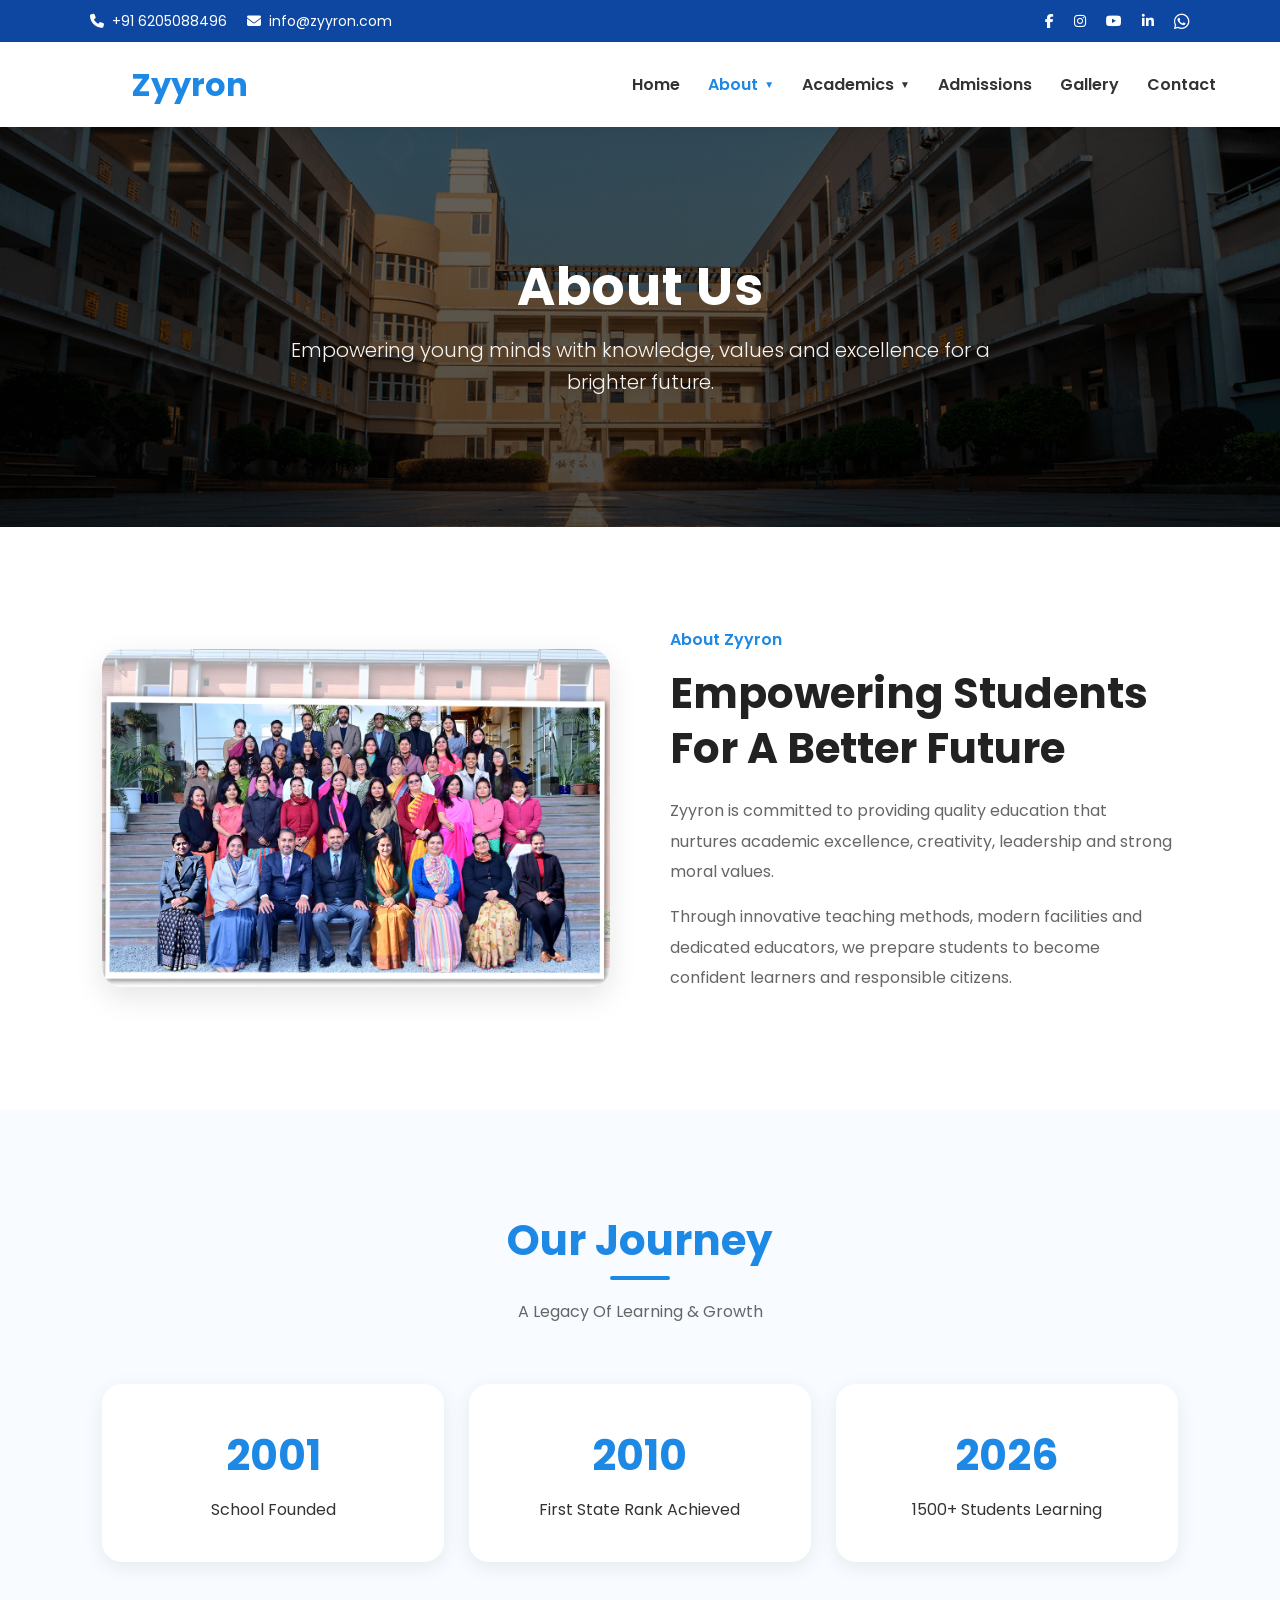
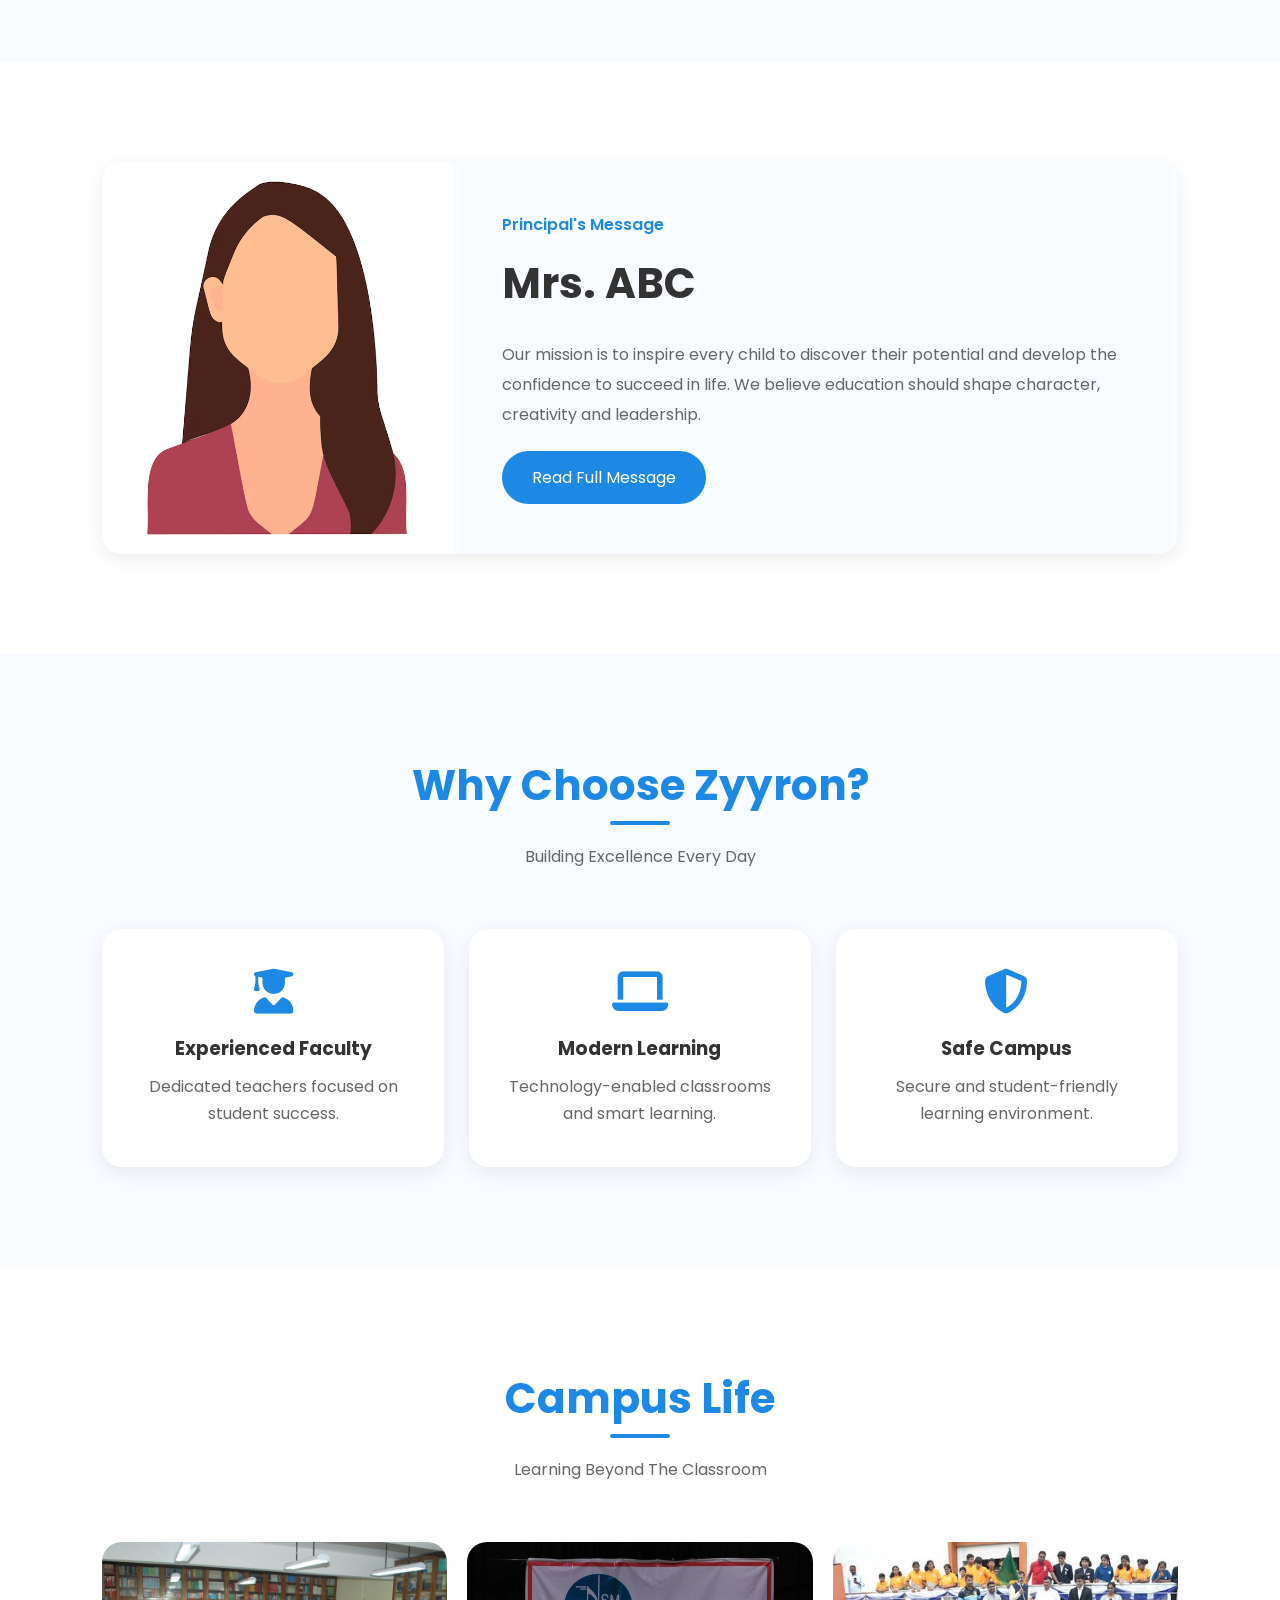
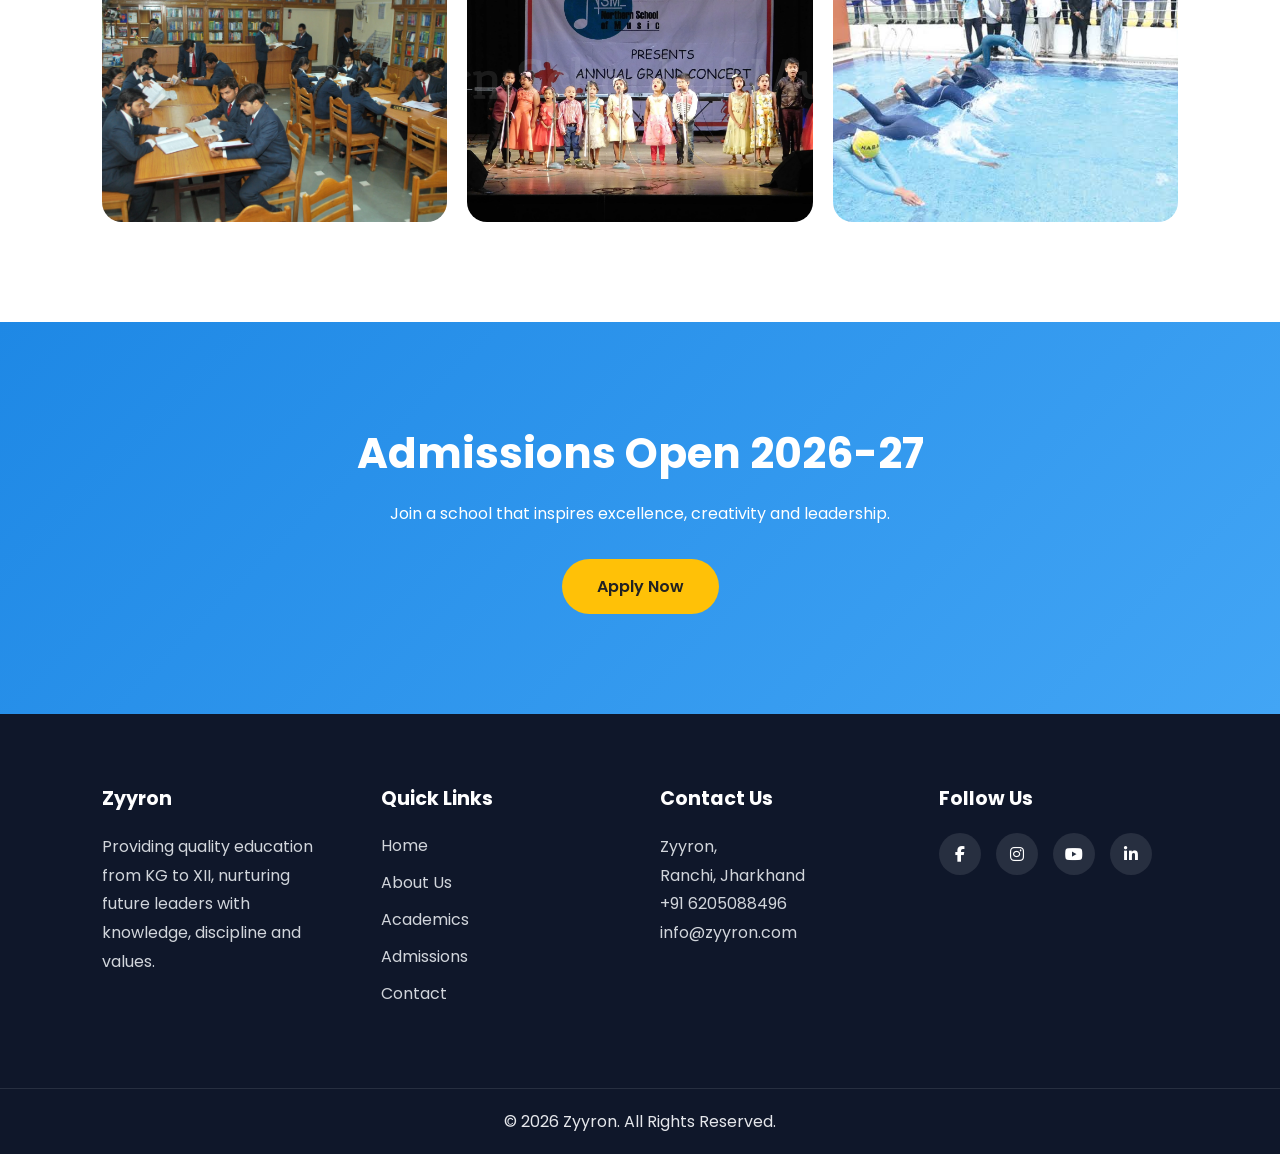
==== SCHOOL/about.html @ 056d48ff "Add files via upload" ====
<!doctype html>
<html lang="en">
  <head>
    <meta charset="UTF-8" />
    <meta name="viewport" content="width=device-width, initial-scale=1.0" />
    <title>About Us</title>

    <link rel="stylesheet" href="style.css" />

    <link
      rel="stylesheet"
      href="https://cdnjs.cloudflare.com/ajax/libs/font-awesome/6.5.1/css/all.min.css"
    />
    <link rel="preconnect" href="https://fonts.googleapis.com" />
    <link rel="preconnect" href="https://fonts.gstatic.com" crossorigin />

    <link
      href="https://fonts.googleapis.com/css2?family=Poppins:wght@300;400;500;600;700;800&display=swap"
      rel="stylesheet"
    />
    <link rel="stylesheet" href="https://unpkg.com/aos@2.3.4/dist/aos.css" />
  </head>
  <body>
    <!-- Navbar -->
    <header>
      <div class="top-bar">
        <div class="top-left">
          <span>
            <i class="fas fa-phone"></i>
            <a href="tel:+916205088496">+91 6205088496</a>
          </span>

          <span>
            <i class="fas fa-envelope"></i>
            <a href="mailto:info@zyyron.com">info@zyyron.com</a>
          </span>
        </div>

        <div class="top-right">
          <a href="#">
            <i class="fab fa-facebook-f"></i>
          </a>

          <a href="#">
            <i class="fab fa-instagram"></i>
          </a>

          <a href="#">
            <i class="fab fa-youtube"></i>
          </a>

          <a href="#">
            <i class="fab fa-linkedin-in"></i>
          </a>

          <a
            href="https://wa.me/916205088496"
            class="whatsapp-icon"
            target="_blank"
          >
            <i class="fab fa-whatsapp"></i>
          </a>
        </div>
      </div>
      <nav class="navbar">
        <div class="logo">
          <img src="images/logo.png" alt="" />
          <h2>Zyyron</h2>
        </div>

        <ul class="nav-links">
          <li><a href="index.html">Home</a></li>
          <li class="dropdown">
            <a href="about.html" class="active">About</a>

            <ul class="dropdown-menu">
              <li>
                <a href="director.html">Director's Message</a>
              </li>

              <li>
                <a href="principal.html">Principal's Message</a>
              </li>

              <li>
                <a href="mission-vision.html">Vision & Mission</a>
              </li>
            </ul>
          </li>
          <li class="dropdown">
            <a href="academics.html">Academics</a>
            <ul class="dropdown-menu">
              <li>
                <a href="curriculum.html">Curriculum</a>
              </li>
            </ul>
          </li>

          <li><a href="admissions.html">Admissions</a></li>
          <li><a href="gallery.html">Gallery</a></li>
          <li><a href="contact.html">Contact</a></li>
        </ul>
        <div class="menu-btn">
          <i class="fas fa-bars"></i>
        </div>
      </nav>
    </header>

    <section class="about-hero">
      <img src="images/about-banner.jpg" alt="About Us" />

      <div class="about-overlay"></div>

      <div class="about-content">
        <h1>About Us</h1>

        <p>
          Empowering young minds with knowledge, values and excellence for a
          brighter future.
        </p>
      </div>
    </section>

    <!-- ABOUT SCHOOL -->

    <section class="about-school">
      <div class="about-school-container">
        <div class="about-school-image">
          <img src="images/about-image.jpg" alt="" />
        </div>

        <div class="about-school-content">
          <span>About Zyyron</span>

          <h2>Empowering Students For A Better Future</h2>

          <p>
            Zyyron is committed to providing quality education that nurtures
            academic excellence, creativity, leadership and strong moral values.
          </p>

          <p>
            Through innovative teaching methods, modern facilities and dedicated
            educators, we prepare students to become confident learners and
            responsible citizens.
          </p>
        </div>
      </div>
    </section>

    <!-- SCHOOL JOURNEY -->

    <section class="journey">
      <div class="section-title">
        <h2>Our Journey</h2>
        <p>A Legacy Of Learning & Growth</p>
      </div>

      <div class="journey-container">
        <div class="journey-card">
          <h3>2001</h3>
          <p>School Founded</p>
        </div>

        <div class="journey-card">
          <h3>2010</h3>
          <p>First State Rank Achieved</p>
        </div>

        <div class="journey-card">
          <h3>2026</h3>
          <p>1500+ Students Learning</p>
        </div>
      </div>
    </section>

    <!-- PRINCIPAL MESSAGE -->

    <section class="principal-preview">
      <div class="principal-card">
        <img src="images/principal.avif" alt="" />

        <div class="principal-content">
          <span>Principal's Message</span>

          <h2>Mrs. ABC</h2>

          <p>
            Our mission is to inspire every child to discover their potential
            and develop the confidence to succeed in life. We believe education
            should shape character, creativity and leadership.
          </p>

          <a href="principal.html" class="read-btn"> Read Full Message </a>
        </div>
      </div>
    </section>

    <!-- WHY CHOOSE US -->

    <section class="why-choose">
      <div class="section-title">
        <h2>Why Choose Zyyron?</h2>
        <p>Building Excellence Every Day</p>
      </div>

      <div class="why-container">
        <div class="why-card">
          <i class="fas fa-user-graduate"></i>
          <h3>Experienced Faculty</h3>
          <p>Dedicated teachers focused on student success.</p>
        </div>

        <div class="why-card">
          <i class="fas fa-laptop"></i>
          <h3>Modern Learning</h3>
          <p>Technology-enabled classrooms and smart learning.</p>
        </div>

        <div class="why-card">
          <i class="fas fa-shield-alt"></i>
          <h3>Safe Campus</h3>
          <p>Secure and student-friendly learning environment.</p>
        </div>
      </div>
    </section>

    <!-- CAMPUS LIFE -->

    <section class="campus-life">
      <div class="section-title">
        <h2>Campus Life</h2>
        <p>Learning Beyond The Classroom</p>
      </div>

      <div class="campus-grid">
        <img src="images/campus1.jpg" alt="" />
        <img src="images/campus2.webp" alt="" />
        <img src="images/campus3.jpg" alt="" />
      </div>
    </section>

    <!-- CTA -->

    <section class="about-cta">
      <h2>Admissions Open 2026-27</h2>

      <p>Join a school that inspires excellence, creativity and leadership.</p>

      <a href="admissions.html"> Apply Now </a>
    </section>

    <footer>
      <div class="footer-container">
        <div class="footer-box">
          <h3>Zyyron</h3>

          <p>
            Providing quality education from KG to XII, nurturing future leaders
            with knowledge, discipline and values.
          </p>
        </div>

        <div class="footer-box">
          <h3>Quick Links</h3>

          <ul>
            <li><a href="index.html">Home</a></li>
            <li><a href="about.html">About Us</a></li>
            <li><a href="academics.html">Academics</a></li>
            <li><a href="admissions.html">Admissions</a></li>
            <li><a href="contact.html">Contact</a></li>
          </ul>
        </div>

        <div class="footer-box">
          <h3>Contact Us</h3>

          <p>
            Zyyron,<br />
            Ranchi, Jharkhand
          </p>

          <p>+91 6205088496</p>

          <p>info@zyyron.com</p>
        </div>

        <div class="footer-box">
          <h3>Follow Us</h3>

          <div class="social-icons">
            <a href="#"><i class="fab fa-facebook-f"></i></a>

            <a href="#"><i class="fab fa-instagram"></i></a>

            <a href="#"><i class="fab fa-youtube"></i></a>

            <a href="#"><i class="fab fa-linkedin-in"></i></a>
          </div>
        </div>
      </div>

      <div class="copyright">
        <a href="https://www.zyyron.com">© 2026 Zyyron. All Rights Reserved.</a>
      </div>
    </footer>

    <script src="https://unpkg.com/aos@2.3.4/dist/aos.js"></script>

<script>
document.addEventListener("DOMContentLoaded", () => {

  /* AOS */
  if (typeof AOS !== "undefined") {
    AOS.init({
      duration: 1000,
      once: true
    });
  }

  /* MOBILE MENU */
  const menuBtn = document.querySelector(".menu-btn");
  const navLinks = document.querySelector(".nav-links");

  if (menuBtn && navLinks) {
    menuBtn.addEventListener("click", () => {

      navLinks.classList.toggle("active");

      const icon = menuBtn.querySelector("i");

      icon.className = navLinks.classList.contains("active")
        ? "fas fa-times"
        : "fas fa-bars";

    });
  }

  /* MOBILE DROPDOWNS */
  const dropdowns = document.querySelectorAll(".dropdown");

  dropdowns.forEach((dropdown) => {

    const link = dropdown.querySelector("a");

    link.addEventListener("click", (e) => {

      if (window.innerWidth <= 768) {

        e.preventDefault();

        dropdown.classList.toggle("active");

      }

    });

  });

});
</script>
  </body>
</html>
---- SCHOOL/style.css ----
/* ====================================
   GLOBAL
==================================== */

* {
    margin: 0;
    padding: 0;
    box-sizing: border-box;
}

html {
    scroll-behavior: smooth;
}

body {
    font-family: 'Poppins', sans-serif;
    background: #f8fbff;
    overflow-x: hidden;
    color:#333;  /*--------------------------------------*/
}

a {
    text-decoration: none;
    color: inherit; /*------------------*/
}

img {
    max-width: 100%;
    display: block;
    height: auto;/*---------------------*/
}

section {
    width: 100%;
}

/* ====================================
   TOP BAR
==================================== */

.top-bar {
    position: fixed;
    top: 0;
    left: 0;
    width: 100%;
    height: 42px;

    display: flex;
    justify-content: space-between;
    align-items: center;

    padding: 0 7%;

    background: #0d47a1;
    color: #fff;

    z-index: 1001;
    font-size: 14px;
}

.top-left,
.top-right {
    display: flex;
    align-items: center;
    gap: 20px;
}

.top-left span {
    display: flex;
    align-items: center;
    gap: 8px;
}

.top-left a,
.top-right a {
    color: #fff;
    transition: .3s;
}

.top-left a:hover {
    text-decoration: underline;
}

.top-right a:hover {
    color: #FFC107;
    transform: translateY(-2px);
}

.whatsapp-icon {
    font-size: 18px;
}

/* ====================================
   NAVBAR
==================================== */

.navbar {
    position: fixed;
    top: 42px;
    left: 0;

    width: 100%;
    height: 85px;

    display: flex;
    justify-content: space-between;
    align-items: center;

    padding: 0 5%;

    background: #fff;

    box-shadow: 0 2px 15px rgba(0, 0, 0, .08);

    z-index: 1000;
}

.logo {
    display: flex;
    align-items: center;
    gap: 12px;
}

.logo img {
    width: 55px;
}

.logo h2 {
    color: #1E88E5;
    font-size: 32px;
    font-weight: 700;
}

.nav-links {
    display: flex;
    align-items: center;
    list-style: none;
    gap: 28px;
}

.nav-links li {
    position: relative;
}

.nav-links a {
    text-decoration: none;
    color: #333;
    font-weight: 600;
    transition: .3s;
}

.nav-links a:hover {
    color: #1E88E5;
}

/* ====================================
   DROPDOWN
==================================== */

.dropdown {
    position: relative;
}

.dropdown>a {
    display: flex;
    align-items: center;
    gap: 6px;
}

.dropdown>a::after {
    content: "▼";
    font-size: 10px;
    transition:.3s;/*-----------------*/

}
.dropdown:hover>a::after{
    transform:rotate(180deg);
}

.dropdown-menu {
    position: absolute;

    top: 120%;
    left: 0;

    min-width: 240px;

    background: #fff;

    list-style: none;

    border-radius: 12px;

    overflow: hidden;

    box-shadow: 0 10px 30px rgba(0, 0, 0, .12);

    opacity: 0;
    visibility: hidden;

    transform: translateY(10px);

    transition: .3s ease;

    z-index: 1100;
}

.dropdown:hover .dropdown-menu {
    opacity: 1;
    visibility: visible;
    transform: translateY(0);
}

.dropdown-menu li {
    width: 100%;
    border-bottom: 1px solid #eee;
}

.dropdown-menu li:last-child {
    border-bottom: none;
}

.dropdown-menu a {
    display: block;

    padding: 14px 18px;

    color: #333;
    font-weight: 500;

    transition: .3s;
}

.dropdown-menu a:hover {
    background: #f8fbff;
    color: #1E88E5;
}

.nav-links a.active{
    color:#1E88E5;
}

/* ====================================
   MOBILE MENU BUTTON
==================================== */

.menu-btn{
    display:none;
    font-size:28px;
    cursor:pointer;
    color:#333;
}

/* ====================================
   TABLET
==================================== */

@media (max-width:992px){

    .top-bar{
        padding:0 4%;
        font-size:13px;
    }

    .top-left,
    .top-right{
        gap:12px;
    }

    .navbar{
        padding:0 4%;
    }

    .logo h2{
        font-size:28px;
    }

    .nav-links{
        gap:18px;
    }

    .nav-links a{
        font-size:15px;
    }
}

/* ====================================
   MOBILE
==================================== */

@media (max-width:768px){

    /* Top Bar */

    .top-bar{
        height:40px;
        padding:0 4%;
        font-size:12px;
    }

    .top-left,
    .top-right{
        gap:10px;
    }

    /* Navbar */

    .navbar{
        top:40px;
        height:70px;
        padding:0 5%;
    }

    .logo img{
        width:42px;
    }

    .logo h2{
        font-size:24px;
    }

    .menu-btn{
        display:block;
        font-size:24px;
        z-index:1100;
    }

    /* Mobile Menu */

    .nav-links{
        position:fixed;
        top:110px; /* 40px top bar + 70px navbar */
        left:0;

        width:100%;

        background:#fff;

        display:none;
        flex-direction:column;
        align-items:flex-start;

        gap:0;

        padding:15px 0;

        box-shadow:0 10px 20px rgba(0,0,0,.08);

        z-index:999;
    }

    .nav-links.active{
        display:flex;
    }

    .nav-links li{
        width:100%;
    }

    .nav-links a{
        display:block;
        width:100%;
        padding:14px 25px;
    }

    /* Mobile Dropdown */

    .dropdown-menu{
        position:static;
        width:100%;
        min-width:100%;

        display:none;

        opacity:1;
        visibility:visible;

        transform:none;

        background:#f8fbff;

        box-shadow:none;
        border-radius:0;
    }

    .dropdown.active .dropdown-menu{
        display:block;
    }

    .dropdown-menu li{
        border:none;
    }

    .dropdown-menu a{
        padding:12px 45px;
        font-size:14px;
    }

    .dropdown:hover .dropdown-menu{
        transform:none;
    }

    /* Hero Offsets */

    .hero,
    .about-hero,
    .admission-hero,
    .director-hero,
    .principal-hero,
    .academics-hero,
    .curriculum-hero{
        margin-top:110px;
    }
}

/* ====================================
   SMALL MOBILE
==================================== */

@media (max-width:480px){

    .top-bar{
        font-size:11px;
        padding:0 3%;
    }

    .top-left{
        gap:8px;
    }

    .top-right{
        gap:8px;
    }

    /* Hide email on very small screens */

    .top-left span:last-child{
        display:none;
    }

    .logo h2{
        font-size:22px;
    }

    .logo img{
        width:38px;
    }

    .menu-btn{
        font-size:22px;
    }

    .nav-links a{
        font-size:15px;
    }
}

/* ====================================
   PAGE OFFSET DESKTOP
==================================== */

.hero,
.about-hero,
.admission-hero,
.director-hero,
.principal-hero{
    margin-top:127px;
}

/* ====================================
   HERO
==================================== */

.hero {
    position: relative;
    width: 100%;
    min-height: calc(100vh - 127px);
    overflow: hidden;
}

.slide {
    position: absolute;
    inset: 0;
    opacity: 0;
    transition: opacity 1s ease-in-out;
}

.slide.active {
    opacity: 1;
}

.slide img {
    width: 100%;
    height: 100%;
    object-fit: cover;
}

.overlay {
    position: absolute;
    inset: 0;
    background: rgba(0, 0, 0, .45);
}

.hero-content {
    position: absolute;
    top: 50%;
    left: 8%;
    transform: translateY(-50%);
    color: #fff;
    max-width: 650px;
    z-index: 2;
}

.hero-content h1 {
    font-size: clamp(2.5rem, 5vw, 4rem);
    margin-bottom: 20px;
}

.hero-content p {
    font-size: clamp(1rem, 2vw, 1.4rem);
    margin-bottom: 30px;
}

.hero-btn {
    display: inline-block;
    padding: 15px 35px;

    background: #FFC107;
    color: #000;

    border-radius: 50px;
    font-weight: 600;

    transition: .3s;
}

.hero-btn:hover {
    transform: translateY(-3px);
    box-shadow: 0 10px 25px rgba(255, 193, 7, .4);
}

.hero-buttons {
    display: flex;
    gap: 15px;
    flex-wrap: wrap;
}

.enquiry-btn {
    background: #1E88E5;
    color: #fff;
}

.enquiry-btn:hover {
    box-shadow: 0 10px 25px rgba(30, 136, 229, .4);
}

/* ====================================
   HERO BUTTON FIX
==================================== */

.hero-buttons{
    display:flex;
    justify-content:center;
    align-items:center;
    gap:20px;
    flex-wrap:wrap;
}

.hero-buttons a{
    display:inline-flex;
    align-items:center;
    justify-content:center;

    min-width:180px;
    padding:14px 28px;

    text-align:center;
    white-space:nowrap;
}

/* Mobile */

@media (max-width:768px){

    .hero-buttons{
        flex-direction:column;
        width:100%;
        gap:15px;
    }

    .hero-buttons a{
        width:100%;
        max-width:250px;
    }
}

/*enquiry popup*/

/* ====================================
   ENQUIRY POPUP
==================================== */

.enquiry-popup {
    position: fixed;
    inset: 0;

    display: none;
    justify-content: center;
    align-items: center;

    padding: 20px;

    background: rgba(0, 0, 0, .75);
    backdrop-filter: blur(4px);

    z-index: 9999;
}

.popup-icon {
    width: 80px;
    height: 80px;

    margin: 0 auto 20px;

    display: flex;
    align-items: center;
    justify-content: center;

    border-radius: 50%;

    background: #e3f2fd;

    color: #1E88E5;

    font-size: 36px;
}

.popup-content form {
    text-align: left;
}

.popup-content {
    position: relative;

    width: 100%;
    max-width: 550px;
    max-height: 90vh;

    overflow-y: auto;

    background: #fff;

    text-align: center;


    padding: 35px;
    border-radius: 20px;

    box-shadow: 0 20px 50px rgba(0, 0, 0, .25);

    animation: popupShow .4s ease;
}

@keyframes popupShow {

    from {
        opacity: 0;
        transform: translateY(30px) scale(.95);
    }

    to {
        opacity: 1;
        transform: translateY(0) scale(1);
    }
}

.close-popup {
    position: absolute;
    top: 15px;
    right: 20px;

    width: 35px;
    height: 35px;

    display: flex;
    align-items: center;
    justify-content: center;

    border-radius: 50%;

    background: #f1f5f9;

    cursor: pointer;

    font-size: 22px;
    font-weight: 600;

    transition: .3s;
}

.close-popup:hover {
    background: #ef4444;
    color: #fff;
}

.popup-content h2 {
    color: #1E88E5;
    margin-bottom: 8px;
    font-size: 32px;
}

.popup-content p {
    color: #666;
    margin-bottom: 25px;
    line-height: 1.6;
}

.form-group {
    margin-bottom: 15px;
}

.form-group input,
.form-group select,
.form-group textarea {
    width: 100%;

    padding: 14px 16px;

    border: 1px solid #dbe2ea;
    border-radius: 12px;

    font-size: 15px;

    transition: .3s;
}

.form-group input:focus,
.form-group select:focus,
.form-group textarea:focus {
    outline: none;
    border-color: #1E88E5;
    box-shadow: 0 0 0 3px rgba(30, 136, 229, .15);
}

.form-group textarea {
    resize: none;
}

.submit-btn {
    width: 100%;

    border: none;

    padding: 15px;

    background: #1E88E5;
    color: #fff;

    font-size: 16px;
    font-weight: 600;

    border-radius: 12px;

    cursor: pointer;

    transition: .3s;
}

.submit-btn:hover {
    background: #1565C0;
    transform: translateY(-2px);
}

/* MOBILE */

@media(max-width:768px) {

    .popup-content {
        padding: 25px;
        max-width: 95%;
    }

    .popup-content h2 {
        font-size: 26px;
    }

    .popup-content p {
        font-size: 14px;
    }

    .form-group input,
    .form-group select,
    .form-group textarea {
        padding: 12px;
        font-size: 14px;
    }
}

/* ====================================
   NOTICE BAR
==================================== */

.notice-bar {
    width: 100%;
    height: 42px;

    display: flex;
    align-items: center;

    background: #FFC107;
    overflow: hidden;

    margin-top: 10px;
    box-shadow: 0 2px 8px rgba(0, 0, 0, .08);
}

.notice-label {
    height: 100%;
    padding: 0 20px;

    display: flex;
    align-items: center;

    background: #d32f2f;
    color: #fff;

    font-weight: 600;
    white-space: nowrap;
}

.notice-wrapper {
    flex: 1;
    overflow: hidden;
}

.notice-text {
    display: inline-block;
    white-space: nowrap;

    padding-left: 100%;

    color: #222;
    font-weight: 600;

    animation: noticeScroll 20s linear infinite;
}

@keyframes noticeScroll {
    from {
        transform: translateX(0);
    }

    to {
        transform: translateX(-100%);
    }
}

/* ====================================
   COMMON SECTION TITLE
==================================== */

.section-title {
    text-align: center;
    margin-bottom: 60px;
}

.section-title h2 {
    font-size: clamp(2rem, 4vw, 2.5rem);
    color: #1E88E5;
    margin-bottom: 10px;
}

.section-title p {
    color: #666;
    font-size: 1rem;
}

.section-title.light h2,
.section-title.light p {
    color: #fff;
}

/* ====================================
   HIGHLIGHTS
==================================== */

.highlights {
    padding: 100px 8%;
    background: #fff;
}

.highlight-container {
    display: grid;
    grid-template-columns: repeat(4, 1fr);
    gap: 25px;
}

.highlight-card {
    background: #fff;
    padding: 40px 20px;

    text-align: center;

    border-radius: 15px;

    box-shadow: 0 5px 25px rgba(0, 0, 0, .08);

    transition: .3s ease;
}

.highlight-card:hover {
    transform: translateY(-10px);
    box-shadow: 0 15px 35px rgba(0, 0, 0, .12);
}

.highlight-card h3 {
    font-size: clamp(2rem, 4vw, 2.5rem);
    color: #1E88E5;
    margin-bottom: 10px;
}

.highlight-card p {
    color: #555;
}

/* ====================================
   FACILITIES
==================================== */

.facilities {
    padding: 100px 8%;
    background: #f8fbff;
}

.facility-container {
    display: grid;
    grid-template-columns: repeat(3, 1fr);
    gap: 30px;
}

.facility-card {
    background: #fff;
    padding: 35px;

    text-align: center;

    border-radius: 15px;

    box-shadow: 0 5px 20px rgba(0, 0, 0, .08);

    transition: .3s ease;
}

.facility-card:hover {
    transform: translateY(-10px);
    box-shadow: 0 15px 35px rgba(0, 0, 0, .12);
}

.facility-card i {
    font-size: 40px;
    color: #1E88E5;
    margin-bottom: 20px;
}

.facility-card h3 {
    margin-bottom: 10px;
}

.facility-card p {
    color: #666;
    line-height: 1.7;
}

/* ====================================
   ACHIEVEMENTS
==================================== */

.achievements {
    padding: 100px 8%;
    background: #1E88E5;
}

.achievement-container {
    display: grid;
    grid-template-columns: repeat(4, 1fr);
    gap: 25px;
}

.achievement-box {
    text-align: center;
    color: #fff;
    transition: .3s;
}

.achievement-box:hover {
    transform: translateY(-8px);
}

.achievement-box h3 {
    font-size: clamp(2.5rem, 5vw, 3.5rem);
    margin-bottom: 10px;
}

.achievement-box span {
    font-size: 1rem;
    color: rgba(255, 255, 255, .9);
}

/* ====================================
   RESPONSIVE
==================================== */

@media (max-width:1024px) {

    .highlight-container,
    .achievement-container {
        grid-template-columns: repeat(2, 1fr);
    }

    .facility-container {
        grid-template-columns: repeat(2, 1fr);
    }
}

@media (max-width:768px) {

    .highlights,
    .facilities,
    .achievements {
        padding: 70px 5%;
    }

    .highlight-container,
    .facility-container,
    .achievement-container {
        grid-template-columns: 1fr;
    }

    .notice-label {
        font-size: 13px;
        padding: 0 12px;
    }

    .notice-text {
        font-size: 13px;
    }

    .section-title {
        margin-bottom: 40px;
    }
}

/* ====================================
   ANNOUNCEMENTS + GALLERY
==================================== */

.announcement-gallery {
    padding: 100px 8%;
    background: #fff;

    display: grid;
    grid-template-columns: 1fr 1.2fr;
    gap: 50px;
}

.section-heading {
    margin-bottom: 30px;
}

.section-heading h2 {
    position: relative;

    color: #1E88E5;
    font-size: clamp(1.8rem, 4vw, 2.25rem);
}

.section-heading h2::after {
    content: "";

    position: absolute;
    left: 0;
    bottom: -10px;

    width: 70px;
    height: 4px;

    background: #FFC107;
    border-radius: 5px;
}

/* ====================================
   ANNOUNCEMENTS
==================================== */

.announcement-box {
    height: 500px;

    overflow: hidden;

    padding: 25px;

    background: #f8fbff;

    border-radius: 20px;

    box-shadow: 0 5px 20px rgba(0, 0, 0, .08);
}

.announcement-item {
    position: relative;

    margin-bottom: 15px;
    padding: 20px;

    background: #fff;

    border-left: 5px solid #1E88E5;
    border-radius: 10px;
}

.announcement-item span {
    display: block;

    margin-bottom: 8px;

    color: #1E88E5;
    font-weight: 600;
}

.announcement-item p {
    color: #555;
    line-height: 1.7;
}

.latest-badge {
    position: absolute;
    top: 15px;
    right: 15px;

    padding: 4px 10px;

    background: #b0e7f1;
    color: #fff;

    font-size: 11px;
    font-weight: 600;

    border-radius: 20px;
}

/* ====================================
   GALLERY
==================================== */

.gallery-grid {
    display: grid;
    grid-template-columns: repeat(3, 1fr);
    gap: 15px;
}

.gallery-grid img {
    width: 100%;
    height: 220px;

    object-fit: cover;

    border-radius: 15px;

    transition: .4s ease;
    cursor: pointer;
}

.gallery-grid img:hover {
    transform: scale(1.05);
}

/* ====================================
   NEWS & EVENTS
==================================== */

.news-events {
    padding: 100px 8%;
    background: #f8fbff;
}

.news-container {
    display: grid;
    grid-template-columns: repeat(3, 1fr);
    gap: 30px;
}

.news-card {
    overflow: hidden;

    background: #fff;

    border-radius: 20px;

    box-shadow: 0 5px 25px rgba(0, 0, 0, .08);

    transition: .3s ease;
}

.news-card:hover {
    transform: translateY(-10px);
    box-shadow: 0 15px 35px rgba(0, 0, 0, .12);
}

.news-image {
    position: relative;
}

.news-image img {
    width: 100%;
    height: 250px;

    object-fit: cover;
}

.news-image span {
    position: absolute;
    top: 15px;
    left: 15px;

    padding: 10px 15px;

    background: #1E88E5;
    color: #fff;

    border-radius: 10px;

    font-weight: 600;
}

.news-content {
    padding: 25px;
}

.news-content h3 {
    margin-bottom: 15px;
    color: #222;
}

.news-content p {
    margin-bottom: 20px;

    color: #666;
    line-height: 1.7;
}

.news-content a {
    color: #1E88E5;
    font-weight: 600;
    text-decoration: none;
}

.news-content a:hover {
    color: #1565C0;
}

/* ====================================
   ADMISSION CTA
==================================== */

.admission-cta {
    padding: 100px 8%;

    text-align: center;

    color: #fff;

    background: linear-gradient(135deg,
            #1E88E5,
            #42A5F5);
}

.cta-content h2 {
    font-size: clamp(2rem, 5vw, 3rem);
    margin-bottom: 20px;
}

.cta-content p {
    max-width: 700px;

    margin: 0 auto 35px;

    line-height: 1.8;
}

.cta-buttons {
    display: flex;
    justify-content: center;
    gap: 20px;

    flex-wrap: wrap;
}

.apply-btn,
.enquire-btn {
    padding: 15px 35px;

    border-radius: 50px;

    font-weight: 600;
    text-decoration: none;

    transition: .3s ease;
}

.apply-btn {
    background: #FFC107;
    color: #222;
}

.enquire-btn {
    background: #fff;
    color: #1E88E5;
}

.apply-btn:hover,
.enquire-btn:hover {
    transform: translateY(-3px);
}

/* ====================================
   TABLET
==================================== */

@media (max-width:1024px) {

    .announcement-gallery {
        grid-template-columns: 1fr;
    }

    .news-container {
        grid-template-columns: repeat(2, 1fr);
    }
}

/* ====================================
   MOBILE
==================================== */

@media (max-width:768px) {

    .announcement-gallery,
    .news-events,
    .admission-cta {
        padding: 70px 5%;
    }

    .gallery-grid {
        grid-template-columns: repeat(2, 1fr);
    }

    .gallery-grid img {
        height: 170px;
    }

    .news-container {
        grid-template-columns: 1fr;
    }

    .announcement-box {
        height: 450px;
    }

    .cta-buttons {
        flex-direction: column;
        align-items: center;
    }

    .apply-btn,
    .enquire-btn {
        width: 220px;
        text-align: center;
    }
}

/* ====================================
   SMALL MOBILE
==================================== */

@media (max-width:480px) {

    .gallery-grid {
        grid-template-columns: 1fr;
    }

    .gallery-grid img {
        height: 220px;
    }

    .announcement-box {
        padding: 20px;
    }

    .announcement-item {
        padding: 18px;
    }
}

/* ====================================
   FOOTER
==================================== */

footer {
    background: #0f172a;
    color: #fff;
}

.footer-container {
    padding: 70px 8%;

    display: grid;
    grid-template-columns: repeat(4, 1fr);
    gap: 40px;
}

.footer-box h3 {
    margin-bottom: 20px;
    color: #fff;
    font-size: 1.2rem;
}

.footer-box p {
    color: #d1d5db;
    line-height: 1.8;
}

.footer-box ul {
    list-style: none;
}

.footer-box ul li {
    margin-bottom: 12px;
}

.footer-box ul li a {
    color: #d1d5db;
    text-decoration: none;
    transition: .3s ease;
}

.footer-box ul li a:hover {
    color: #fff;
    padding-left: 4px;
}

/* ====================================
   SOCIAL ICONS
==================================== */

.social-icons {
    display: flex;
    flex-wrap: wrap;
    gap: 15px;
}

.social-icons a {
    width: 42px;
    height: 42px;

    display: flex;
    align-items: center;
    justify-content: center;

    background: rgba(255, 255, 255, .1);

    border-radius: 50%;

    color: #fff;
    text-decoration: none;

    transition: .3s ease;
}

.social-icons a:hover {
    background: #1E88E5;
    transform: translateY(-4px);
}

/* ====================================
   COPYRIGHT
==================================== */

.copyright {
    padding: 20px;

    text-align: center;

    border-top: 1px solid rgba(255, 255, 255, .1);

    color: #d1d5db;
}

.copyright a {
    color: #e5e7eb;
    text-decoration: none;
}

.copyright a:hover {
    color: #fff;
}

/* ====================================
   TABLET
==================================== */

@media (max-width:1024px) {

    .footer-container {
        grid-template-columns: repeat(2, 1fr);
    }
}

/* ====================================
   MOBILE
==================================== */

@media (max-width:768px) {

    .footer-container {
        padding: 60px 5%;
        grid-template-columns: 1fr;
        gap: 35px;
    }

    .footer-box {
        text-align: center;
    }

    .social-icons {
        justify-content: center;
    }
}


/* ====================================
   ABOUT HERO BANNER
==================================== */

.about-hero {
    position: relative;
    width: 100%;
    height: 420px;

    display: flex;
    align-items: center;
    justify-content: center;

    overflow: hidden;

    margin-top: 127px;
}

.about-hero img {
    position: absolute;
    top: 0;
    left: 0;

    width: 100%;
    height: 100%;

    object-fit: cover;

    z-index: 1;
}

.about-overlay {
    position: absolute;
    inset: 0;

    background: linear-gradient(rgba(0, 0, 0, .45),
            rgba(0, 0, 0, .55));

    z-index: 2;
}

.about-content {
    position: relative;
    z-index: 3;

    text-align: center;
    color: #fff;

    max-width: 900px;
    padding: 0 20px;
}

.about-content h1 {
    font-size: 64px;
    font-weight: 700;
    margin-bottom: 15px;
    line-height: 1.2;
}

.about-content p {
    font-size: 22px;
    line-height: 1.7;
    opacity: .95;
}

/* Tablet */

@media(max-width:992px) {

    .about-hero {
        height: 380px;
    }

    .about-content h1 {
        font-size: 52px;
    }

    .about-content p {
        font-size: 20px;
    }
}

/* Mobile */

@media(max-width:768px) {

    .about-hero {
        height: 300px;
        margin-top: 75px;
    }

    .about-content h1 {
        font-size: 38px;
    }

    .about-content p {
        font-size: 16px;
        line-height: 1.6;
    }
}

/* ====================================
   ABOUT SCHOOL
==================================== */

.about-school {
    padding: 100px 8%;
    background: #fff;
}

.about-school-container {
    max-width: 1200px;
    margin: auto;

    display: grid;
    grid-template-columns: 1fr 1fr;
    gap: 60px;
    align-items: center;
}

.about-school-image img {
    width: 100%;
    border-radius: 20px;
    box-shadow: 0 10px 30px rgba(0, 0, 0, .1);
}

.about-school-content span {
    color: #1E88E5;
    font-weight: 600;
    font-size: 16px;
}

.about-school-content h2 {
    font-size: 42px;
    color: #222;
    margin: 15px 0 20px;
    line-height: 1.3;
}

.about-school-content p {
    color: #666;
    line-height: 1.9;
    margin-bottom: 15px;
}

/* ====================================
   SECTION TITLE
==================================== */

.section-title {
    text-align: center;
    margin-bottom: 60px;
}

.section-title h2 {
    font-size: 40px;
    color: #222;
    margin-bottom: 10px;
}

.section-title p {
    color: #1E88E5;
}

/* ====================================
   JOURNEY
==================================== */

.journey {
    padding: 100px 8%;
    background: #f8fbff;
}

.journey-container {
    display: grid;
    grid-template-columns: repeat(3, 1fr);
    gap: 25px;
}

.journey-card {
    background: #fff;
    padding: 40px;
    text-align: center;

    border-radius: 20px;

    box-shadow: 0 5px 20px rgba(0, 0, 0, .08);

    transition: .3s;
}

.journey-card:hover {
    transform: translateY(-8px);
}

.journey-card h3 {
    color: #1E88E5;
    font-size: 42px;
    margin-bottom: 10px;
}

/* ====================================
   PRINCIPAL MESSAGE
==================================== */

.principal-preview {
    padding: 100px 8%;
    background: #fff;
}

.principal-card {
    max-width: 1100px;
    margin: auto;

    display: grid;
    grid-template-columns: 350px 1fr;

    background: #f8fbff;

    border-radius: 20px;
    overflow: hidden;

    box-shadow: 0 5px 20px rgba(0, 0, 0, .08);
}

.principal-card img {
    width: 100%;
    height: 100%;
    object-fit: cover;
}

.principal-content {
    padding: 50px;
}

.principal-content span {
    color: #1E88E5;
    font-weight: 600;
}

.principal-content h2 {
    font-size: 36px;
    margin: 15px 0;
}

.principal-content p {
    color: #666;
    line-height: 1.9;
    margin-bottom: 25px;
}

.read-btn {
    display: inline-block;

    background: #1E88E5;
    color: #fff;

    text-decoration: none;

    padding: 14px 30px;
    border-radius: 30px;

    transition: .3s;
}

.read-btn:hover {
    background: #1565C0;
    transform: translateY(-2px);
}

/* ====================================
   WHY CHOOSE US
==================================== */

.why-choose {
    padding: 100px 8%;
    background: #f8fbff;
}

.why-container {
    display: grid;
    grid-template-columns: repeat(3, 1fr);
    gap: 25px;
}

.why-card {
    background: #fff;

    padding: 40px 30px;

    text-align: center;

    border-radius: 20px;

    box-shadow: 0 5px 20px rgba(0, 0, 0, .08);

    transition: .3s;
}

.why-card:hover {
    transform: translateY(-8px);
}

.why-card i {
    font-size: 45px;
    color: #1E88E5;
    margin-bottom: 20px;
}

.why-card h3 {
    margin-bottom: 10px;
}

.why-card p {
    color: #666;
    line-height: 1.7;
}

/* ====================================
   CAMPUS LIFE
==================================== */

.campus-life {
    padding: 100px 8%;
    background: #fff;
}

.campus-grid {
    display: grid;
    grid-template-columns: repeat(3, 1fr);
    gap: 20px;
}

.campus-grid img {
    width: 100%;
    height: 280px;

    object-fit: cover;

    border-radius: 20px;

    transition: .4s;
}

.campus-grid img:hover {
    transform: scale(1.04);
}

/* ====================================
   CTA
==================================== */

.about-cta {
    padding: 100px 8%;

    background: linear-gradient(135deg,
            #1E88E5,
            #42A5F5);

    text-align: center;
    color: #fff;
}

.about-cta h2 {
    font-size: 42px;
    margin-bottom: 15px;
}

.about-cta p {
    margin-bottom: 30px;
    line-height: 1.8;
}

.about-cta a {
    display: inline-block;

    background: #FFC107;
    color: #222;

    text-decoration: none;

    padding: 15px 35px;

    border-radius: 40px;

    font-weight: 600;

    transition: .3s;
}

.about-cta a:hover {
    transform: translateY(-3px);
}

/* ====================================
   RESPONSIVE
==================================== */

@media(max-width:992px) {

    .about-school-container,
    .principal-card {
        grid-template-columns: 1fr;
    }

    .journey-container,
    .why-container {
        grid-template-columns: repeat(2, 1fr);
    }

    .campus-grid {
        grid-template-columns: repeat(2, 1fr);
    }

    .about-hero-content h1 {
        font-size: 48px;
    }
}

@media(max-width:768px) {

    .about-hero {
        height: 250px;
        margin-top: 75px;
    }

    .about-hero-content h1 {
        font-size: 34px;
    }

    .about-hero-content p {
        font-size: 15px;
    }

    .journey-container,
    .why-container,
    .campus-grid {
        grid-template-columns: 1fr;
    }

    .about-school-content h2,
    .section-title h2,
    .about-cta h2 {
        font-size: 30px;
    }

    .principal-content {
        padding: 30px;
    }

    .principal-content h2 {
        font-size: 28px;
    }

    .about-school,
    .journey,
    .principal-preview,
    .why-choose,
    .campus-life,
    .about-cta {
        padding: 70px 6%;
    }
}

@media(max-width:480px) {

    .about-hero-content h1 {
        font-size: 28px;
    }

    .section-title h2 {
        font-size: 26px;
    }

    .about-school-content h2 {
        font-size: 26px;
    }

    .about-cta h2 {
        font-size: 26px;
    }
}

/* ====================================
   ACADEMICS PAGE
==================================== */

.academics-page section {
    padding: 100px 8%;
}

.academics-page .section-title {
    text-align: center;
    margin-bottom: 60px;
}

.academics-page .section-title h2 {
    font-size: 42px;
    color: #1E88E5;
    margin-bottom: 10px;
}

.academics-page .section-title p {
    color: #666;
    font-weight: 600;
}

/* HERO */

.academics-page .about-hero {
    height: 350px;
    margin-top: 127px;
    display: flex;
    align-items: center;
    justify-content: center;
    text-align: center;
    position: relative;
    overflow: hidden;
}


.academics-page .about-content {
    position: relative;
    z-index: 2;
    color: #fff;
}

.academics-page .about-content h1 {
    font-size: 60px;
    margin-bottom: 10px;
}

.academics-page .about-content p {
    font-size: 18px;
}

/* ACADEMIC OVERVIEW */

.about-section {
    background: #fff;
}

.about-container {
    max-width: 1200px;
    margin: auto;

    display: grid;
    grid-template-columns: 1fr 1fr;
    gap: 60px;
    align-items: center;
}

.about-image img {
    width: 100%;
    border-radius: 20px;
    box-shadow: 0 10px 30px rgba(0, 0, 0, .08);
}

.about-text h2 {
    font-size: 42px;
    color: #222;
    margin-bottom: 20px;
}

.about-text p {
    color: #666;
    line-height: 1.8;
    margin-bottom: 15px;
}

/* FACILITIES */

.facilities {
    background: #f8fbff;
}

.facility-container {
    display: grid;
    grid-template-columns: repeat(3, 1fr);
    gap: 30px;
}

.facility-card {
    background: #fff;
    padding: 40px 25px;
    text-align: center;
    border-radius: 20px;
    transition: .3s;
    box-shadow: 0 5px 20px rgba(0, 0, 0, .06);
}

.facility-card:hover {
    transform: translateY(-8px);
}

.facility-card i {
    width: 80px;
    height: 80px;
    line-height: 80px;

    border-radius: 50%;
    background: #eef5ff;

    color: #1E88E5;
    font-size: 34px;

    margin-bottom: 20px;
}

.facility-card h3 {
    margin-bottom: 10px;
}

.facility-card p {
    color: #666;
    line-height: 1.7;
}

/* CTA */

.admission-cta {
    background: linear-gradient(135deg,
            #1E88E5,
            #42A5F5);

    color: #fff;
    text-align: center;
}

.cta-content h2 {
    font-size: 46px;
    margin-bottom: 15px;
}

.cta-content p {
    max-width: 700px;
    margin: auto;
    line-height: 1.8;
    margin-bottom: 30px;
}

.cta-buttons {
    display: flex;
    justify-content: center;
    gap: 20px;
    flex-wrap: wrap;
}

/* RESPONSIVE */

@media(max-width:992px) {

    .about-container {
        grid-template-columns: 1fr;
    }

    .facility-container {
        grid-template-columns: repeat(2, 1fr);
    }
}

@media(max-width:768px) {

    .facility-container {
        grid-template-columns: 1fr;
    }

    .about-content h1 {
        font-size: 42px;
    }

    .about-text h2,
    .section-title h2,
    .cta-content h2 {
        font-size: 32px;
    }
}

/* ====================================
   CURRICULUM PAGE
==================================== */

.curriculum-page section {
    padding: 100px 8%;
}

.curriculum-page .section-title {
    text-align: center;
    margin-bottom: 60px;
}

.curriculum-page .section-title h2 {
    font-size: 42px;
    color: #222;
    margin-bottom: 10px;
}

.curriculum-page .section-title p {
    color: #1E88E5;
    font-weight: 600;
}

/* HERO */

.curriculum-page .about-content h1 {
    font-size: 60px;
    margin-bottom: 10px;
}

/* CARDS */

.facility-container {
    display: grid;
    grid-template-columns: repeat(3, 1fr);
    gap: 30px;
}

.facility-card {
    background: #fff;
    padding: 40px 25px;
    border-radius: 20px;
    text-align: center;

    box-shadow: 0 5px 20px rgba(0, 0, 0, .08);
    transition: .3s;
}

.facility-card:hover {
    transform: translateY(-8px);
}

.facility-card i {
    font-size: 38px;
    color: #1E88E5;
    margin-bottom: 20px;
}

/* TEACHING METHODOLOGY */

.philosophy {
    background: #1E88E5;
    color: #fff;
    text-align: center;
}


.philosophy p {
    max-width: 850px;
    margin: auto;
    line-height: 1.9;
    font-size: 18px;
}

/* FEE TABLE */

.fee-structure {
    background: #f8fbff;
}

.fee-table {
    max-width: 850px;
    margin: auto;

    background: #fff;

    border-radius: 20px;
    overflow: hidden;

    box-shadow: 0 10px 30px rgba(0, 0, 0, .08);
}

.fee-row {
    display: flex;
    justify-content: space-between;
    padding: 18px 25px;

    border-bottom: 1px solid #eee;
}

.fee-row:last-child {
    border: none;
}

.fee-head {
    background: #1E88E5;
}

.fee-head span {
    color: #fff;
    font-weight: 600;
}

.fee-row span:last-child {
    color: #1E88E5;
    font-weight: 600;
}

.fee-note {
    text-align: center;
    margin-top: 20px;
    color: #666;
}

/* STREAMS */

.core-values {
    background: #fff;
}

/* RESPONSIVE */

@media(max-width:992px) {

    .facility-container {
        grid-template-columns: repeat(2, 1fr);
    }
}

@media(max-width:768px) {

    .facility-container {
        grid-template-columns: 1fr;
    }

    .fee-row {
        padding: 15px;
        font-size: 14px;
    }

    .curriculum-page .about-content h1 {
        font-size: 40px;
    }

    .curriculum-page .section-title h2 {
        font-size: 32px;
    }
}

@media(max-width:500px) {

    .fee-row {
        flex-direction: column;
        gap: 6px;
        text-align: center;
    }
}


/*Admission*/

/* ===================================
   ADMISSION PAGE (COMPONENTS ONLY)
=================================== */

/* --- Universal Section Titles --- */
.section-title {
    text-align: center;
    margin-bottom: 60px;
    padding: 0 20px;
}

.section-title h2 {
    font-size: 38px;
    color: #1a252f;
    margin-bottom: 12px;
    font-weight: 700;
    position: relative;
    display: inline-block;
}

.section-title h2::after {
    content: '';
    position: absolute;
    bottom: -8px;
    left: 50%;
    transform: translateX(-50%);
    width: 60px;
    height: 4px;
    background: #1E88E5;
    border-radius: 2px;
}

.section-title p {
    color: #666;
    font-size: 16px;
    margin-top: 15px;
}

/* --- Admission Process Section --- */
.admission-process {
    padding: 100px 8%;
    background: #fff;
}

.process-flow {
    display: flex;
    justify-content: space-between;
    align-items: center;
    gap: 20px;
    flex-wrap: nowrap;
}

.process-step {
    background: #f8fbff;
    padding: 40px 30px;
    border-radius: 20px;
    text-align: center;
    width: 100%;
    position: relative;
    border: 1px solid rgba(30, 136, 229, 0.05);
    transition: all 0.4s cubic-bezier(0.165, 0.84, 0.44, 1);
}

.process-step:hover {
    transform: translateY(-8px);
    box-shadow: 0 15px 30px rgba(30, 136, 229, 0.08);
    background: #fff;
    border-color: rgba(30, 136, 229, 0.2);
}

.step-number {
    display: inline-flex;
    width: 65px;
    height: 65px;
    background: #1E88E5;
    color: #fff;
    border-radius: 50%;
    justify-content: center;
    align-items: center;
    font-size: 24px;
    font-weight: 700;
    margin-bottom: 25px;
    box-shadow: 0 8px 20px rgba(30, 136, 229, 0.25);
}

.process-step h3 {
    margin-bottom: 12px;
    color: #222;
    font-size: 20px;
}

.process-step p {
    color: #666;
    line-height: 1.6;
    font-size: 14px;
}

.process-arrow {
    color: #1E88E5;
    font-size: 24px;
    animation: pulse 2s infinite;
}

/* --- Eligibility Section --- */
.eligibility {
    padding: 100px 8%;
    background: #f8fbff;
}

.eligibility-box {
    max-width: 850px;
    margin: auto;
    background: #fff;
    padding: 40px;
    border-radius: 24px;
    box-shadow: 0 10px 30px rgba(0, 0, 0, .04);
}

.eligibility-item {
    display: flex;
    align-items: center;
    gap: 20px;
    padding: 20px 10px;
    border-bottom: 1px solid #f0f4f8;
    transition: transform 0.3s;
}

.eligibility-item:last-child {
    border-bottom: none;
}

.eligibility-item:hover {
    transform: translateX(5px);
}

.eligibility-item i {
    color: #1E88E5;
    font-size: 24px;
    flex-shrink: 0;
}

.eligibility-item span {
    color: #444;
    font-size: 16px;
    line-height: 1.5;
}

/* --- Documents Required Section --- */
.documents {
    padding: 100px 8%;
    background: #fff;
}

.document-grid {
    display: grid;
    grid-template-columns: repeat(4, 1fr);
    gap: 30px;
}

.doc-card {
    background: #f8fbff;
    padding: 40px 25px;
    text-align: center;
    border-radius: 20px;
    border: 1px solid rgba(30, 136, 229, 0.03);
    transition: all 0.3s ease;
}

.doc-card i {
    font-size: 40px;
    color: #1E88E5;
    margin-bottom: 20px;
}

.doc-card h3 {
    font-size: 16px;
    font-weight: 600;
    color: #2c3e50;
}

.doc-card:hover {
    transform: translateY(-8px);
    background: #fff;
    border-color: rgba(30, 136, 229, 0.2);
    box-shadow: 0 15px 35px rgba(0, 0, 0, 0.06);
}

/* --- Enquiry Form Section --- */
.enquiry-section {
    padding: 100px 8%;
    background: #f8fbff;
}

.enquiry-container {
    max-width: 850px;
    margin: auto;
    background: #fff;
    padding: 50px;
    border-radius: 24px;
    box-shadow: 0 15px 40px rgba(0, 0, 0, .04);
}

.enquiry-form {
    display: flex;
    flex-direction: column;
    gap: 25px;
}

.form-group {
    display: grid;
    grid-template-columns: 1fr 1fr;
    gap: 25px;
}

.enquiry-form input,
.enquiry-form select,
.enquiry-form textarea {
    width: 100%;
    padding: 16px 20px;
    border: 1px solid #e1e8ed;
    border-radius: 12px;
    font-size: 15px;
    font-family: 'Poppins', sans-serif;
    color: #333;
    outline: none;
    background-color: #fcfdfe;
    transition: all 0.3s ease;
}

.enquiry-form input:focus,
.enquiry-form select:focus,
.enquiry-form textarea:focus {
    background-color: #fff;
    border-color: #1E88E5;
    box-shadow: 0 0 0 4px rgba(30, 136, 229, 0.1);
}

.enquiry-form textarea {
    resize: none;
}

.enquiry-form button {
    background: #1E88E5;
    color: #fff;
    border: none;
    padding: 16px 40px;
    border-radius: 50px;
    font-size: 16px;
    font-weight: 600;
    cursor: pointer;
    align-self: center;
    transition: all 0.3s ease;
}

.enquiry-form button:hover {
    transform: translateY(-3px);
    box-shadow: 0 10px 25px rgba(30, 136, 229, 0.3);
    background: #1565C0;
}

/* --- Animations --- */
@keyframes pulse {
    0% {
        transform: scale(1);
        opacity: 0.7;
    }

    50% {
        transform: scale(1.1);
        opacity: 1;
    }

    100% {
        transform: scale(1);
        opacity: 0.7;
    }
}

/* --- Responsive Media Queries --- */
@media (max-width: 1024px) {
    .process-flow {
        flex-direction: column;
        gap: 30px;
    }

    .process-arrow {
        transform: rotate(90deg);
        margin: 5px 0;
    }

    .document-grid {
        grid-template-columns: repeat(2, 1fr);
    }
}

@media (max-width: 768px) {

    .admission-process,
    .eligibility,
    .documents,
    .enquiry-section {
        padding: 60px 5%;
    }

    .section-title h2 {
        font-size: 30px;
    }

    .enquiry-container {
        padding: 30px 20px;
    }

    .form-group {
        grid-template-columns: 1fr;
        gap: 25px;
    }
}

@media (max-width: 480px) {
    .document-grid {
        grid-template-columns: 1fr;
    }

    .section-title h2 {
        font-size: 26px;
    }
}

/* Gallery Hero */

.gallery-hero {
    height: 60vh;
    margin-top: 80px;
    background: linear-gradient(rgba(0, 0, 0, .55),
            rgba(0, 0, 0, .55)),
        url("images/gallery/gallery-banner.jpeg");
    background-size: cover;
    background-position: center;
    display: flex;
    justify-content: center;
    align-items: center;
    text-align: center;
    color: #fff;
}

.gallery-content h1 {
    font-size: 60px;
    margin-bottom: 15px;
}

.gallery-content p {
    font-size: 20px;
}

/* Category Buttons */

.gallery-categories {
    padding: 50px 8%;
    text-align: center;
    background: #fff;
}

.gallery-categories button {
    padding: 12px 25px;
    border: none;
    background: #f1f5f9;
    margin: 8px;
    border-radius: 30px;
    cursor: pointer;
    font-weight: 600;
}

.gallery-categories .active,
.gallery-categories button:hover {
    background: #1E88E5;
    color: #fff;
}

/* Gallery Grid */

.gallery-page {
    padding: 0 8% 100px;
}

.gallery-page .gallery-grid {
    display: grid;
    grid-template-columns: repeat(3, 1fr);
    gap: 20px;
}

.gallery-page .gallery-grid img {
    width: 100%;
    height: 280px;
    object-fit: cover;
    border-radius: 20px;
    transition: .4s;
    cursor: pointer;
}

.gallery-page .gallery-grid img:hover {
    transform: scale(1.05);
}

/* Event Highlights */

.event-highlights {
    padding: 100px 8%;
    background: #f8fbff;
}

.event-container {
    display: grid;
    grid-template-columns: repeat(3, 1fr);
    gap: 30px;
}

.event-card {
    background: #fff;
    border-radius: 20px;
    overflow: hidden;
    box-shadow: 0 5px 20px rgba(0, 0, 0, .08);
}

.event-card img {
    width: 100%;
    height: 250px;
    object-fit: cover;
}

.event-card h3 {
    padding: 20px;
    text-align: center;
}

/* Videos */

.video-gallery {
    padding: 100px 8%;
    background: #fff;
}

.video-container {
    display: grid;
    grid-template-columns: repeat(2, 1fr);
    gap: 30px;
}

.video-container iframe {
    width: 100%;
    height: 350px;
    border: none;
    border-radius: 20px;
}

/* Responsive */

@media(max-width:992px) {

    .gallery-page .gallery-grid,
    .event-container,
    .video-container {
        grid-template-columns: repeat(2, 1fr);
    }
}

@media(max-width:768px) {

    .gallery-content h1 {
        font-size: 40px;
    }

    .gallery-page .gallery-grid,
    .event-container,
    .video-container {
        grid-template-columns: 1fr;
    }

    .gallery-page .gallery-grid img {
        height: 220px;
    }

    .video-container iframe {
        height: 250px;
    }
}

/* ===================================
   CONTACT PAGE
=================================== */

.contact-hero {
    height: 60vh;
    margin-top: 80px;
    background: linear-gradient(rgba(0, 0, 0, .55),
            rgba(0, 0, 0, .55)),
        url("images/about-banner.jpg");
    background-size: cover;
    background-position: center;
    display: flex;
    justify-content: center;
    align-items: center;
    text-align: center;
    color: #fff;
}

.contact-content h1 {
    font-size: 60px;
    margin-bottom: 15px;
}

.contact-content p {
    font-size: 20px;
}

/* Contact Cards */

.contact-info {
    padding: 100px 8%;
    display: grid;
    grid-template-columns: repeat(3, 1fr);
    gap: 30px;
    background: #fff;
}

.info-card {
    background: #f8fbff;
    padding: 40px;
    text-align: center;
    border-radius: 20px;
    transition: .4s;
}

.info-card:hover {
    transform: translateY(-8px);
}

.info-card i {
    font-size: 40px;
    color: #1E88E5;
    margin-bottom: 20px;
}

.info-card h3 {
    margin-bottom: 10px;
}

.info-card p {
    color: #666;
}

/* Form */

.contact-form-section {
    padding: 100px 8%;
    background: #f8fbff;
}

.contact-form {
    max-width: 800px;
    margin: auto;
}

.contact-form input,
.contact-form textarea {
    width: 100%;
    padding: 16px;
    margin-bottom: 20px;
    border: 1px solid #ddd;
    border-radius: 10px;
    font-family: inherit;
}

.contact-form button {
    border: none;
    background: #1E88E5;
    color: #fff;
    padding: 15px 35px;
    border-radius: 30px;
    cursor: pointer;
    font-weight: 600;
}

/* Map */

.map-section {
    padding: 100px 8%;
    background: #fff;
}

.map-section iframe {
    width: 100%;
    height: 450px;
    border: none;
    border-radius: 20px;
}

/* FAQ */

.contact-faq {
    padding: 100px 8%;
    background: #f8fbff;
}

.contact-faq .faq-item {
    max-width: 900px;
    margin: 0 auto 20px;
    background: #fff;
    padding: 25px;
    border-radius: 15px;
    border-left: 5px solid #1E88E5;
}

.contact-faq .faq-item h3 {
    margin-bottom: 10px;
}

/* Responsive */

@media(max-width:768px) {

    .contact-content h1 {
        font-size: 40px;
    }

    .contact-info {
        grid-template-columns: 1fr;
    }

    .map-section iframe {
        height: 300px;
    }
}

/*Director's Section*/
/* ===========================
   DIRECTOR HERO
=========================== */

.director-hero {
    height: 60vh;
    margin-top: 120px;
    background:
        linear-gradient(rgba(0, 0, 0, .6),
            rgba(0, 0, 0, .6)),
        url("images/about-banner.jpg");

    background-size: cover;
    background-position: center;
    display: flex;
    justify-content: center;
    align-items: center;
    text-align: center;
    color: #fff;
}

.director-hero-content h1 {
    font-size: 60px;
    margin-bottom: 15px;
    font-weight: 700;
}

.director-hero-content p {
    font-size: 22px;
    opacity: .95;
}

/* ===========================
   DIRECTOR MESSAGE SECTION
=========================== */

.director-section {
    padding: 100px 8%;
    display: grid;
    grid-template-columns: 400px 1fr;
    gap: 60px;
    align-items: center;
    background: #fff;
}

.director-image img {
    width: 100%;
    border-radius: 25px;
    box-shadow: 0 15px 40px rgba(0, 0, 0, .12);
}

.director-content span {
    color: #1E88E5;
    font-weight: 600;
    font-size: 16px;
    text-transform: uppercase;
}

.director-content h2 {
    font-size: 42px;
    margin: 15px 0 25px;
    color: #222;
}

.director-content p {
    color: #666;
    line-height: 1.9;
    margin-bottom: 20px;
    font-size: 16px;
}

.director-sign {
    margin-top: 30px;
    padding-top: 20px;
    border-top: 2px solid #eee;
}

.director-sign h3 {
    color: #1E88E5;
    margin-bottom: 5px;
}

.director-sign p {
    margin: 0;
    color: #777;
}

/* ===========================
   COMMON SECTION TITLE
=========================== */

.section-title {
    text-align: center;
    margin-bottom: 60px;
}

.section-title h2 {
    font-size: 42px;
    color: #1E88E5;
}

/* ===========================
   DIRECTOR JOURNEY
=========================== */

.journey-section {
    padding: 100px 8%;
    background: #f8fbff;
}

.journey-box {
    max-width: 900px;
    margin: auto;
    position: relative;
}

.journey-box::before {
    content: "";
    position: absolute;
    left: 30px;
    top: 0;
    width: 3px;
    height: 100%;
    background: #1E88E5;
}

.journey-item {
    position: relative;
    background: #fff;
    padding: 25px 25px 25px 80px;
    margin-bottom: 25px;
    border-radius: 15px;
    box-shadow: 0 8px 25px rgba(0, 0, 0, .05);
}

.journey-item::before {
    content: "";
    position: absolute;
    left: 20px;
    top: 28px;
    width: 20px;
    height: 20px;
    background: #1E88E5;
    border-radius: 50%;
}

.journey-item span {
    display: inline-block;
    font-size: 20px;
    font-weight: 700;
    color: #1E88E5;
    margin-bottom: 10px;
}

.journey-item p {
    color: #666;
    line-height: 1.8;
}

/* ===========================
   ACHIEVEMENTS
=========================== */

.director-achievements {
    padding: 100px 8%;
    background: #fff;
}

.achievement-grid {
    display: grid;
    grid-template-columns: repeat(3, 1fr);
    gap: 30px;
}

.achievement-card {
    background: #f8fbff;
    padding: 40px;
    text-align: center;
    border-radius: 20px;
    transition: .4s;
}

.achievement-card:hover {
    transform: translateY(-8px);
    box-shadow: 0 15px 30px rgba(0, 0, 0, .08);
}

.achievement-card h3 {
    font-size: 50px;
    color: #1E88E5;
    margin-bottom: 10px;
}

.achievement-card p {
    color: #666;
    font-weight: 500;
}

/* ===========================
   CTA
=========================== */

.director-cta {
    padding: 100px 8%;
    background: #1E88E5;
    text-align: center;
    color: #fff;
}

.director-cta h2 {
    font-size: 48px;
    margin-bottom: 15px;
}

.director-cta p {
    font-size: 18px;
    margin-bottom: 30px;
}

.apply-btn {
    display: inline-block;
    padding: 15px 35px;
    background: #FFC107;
    color: #000;
    text-decoration: none;
    font-weight: 600;
    border-radius: 50px;
    transition: .3s;
}

.apply-btn:hover {
    transform: translateY(-3px);
    box-shadow: 0 10px 25px rgba(255, 193, 7, .35);
}

/* ===========================
   RESPONSIVE
=========================== */

@media(max-width:992px) {

    .director-section {
        grid-template-columns: 1fr;
        text-align: center;
    }

    .director-image {
        max-width: 400px;
        margin: auto;
    }

    .achievement-grid {
        grid-template-columns: 1fr;
    }
}

@media(max-width:768px) {

    .director-hero {
        height: 50vh;
    }

    .director-hero-content h1 {
        font-size: 40px;
    }

    .director-hero-content p {
        font-size: 18px;
    }

    .director-content h2 {
        font-size: 32px;
    }

    .section-title h2 {
        font-size: 32px;
    }

    .director-cta h2 {
        font-size: 32px;
    }

    .journey-item {
        padding: 20px 20px 20px 70px;
    }

    .achievement-card h3 {
        font-size: 40px;
    }
}

/*principal page*/
/* PRINCIPAL HERO */

.principal-hero {
    height: 60vh;
    margin-top: 120px;
    background:
        linear-gradient(rgba(0, 0, 0, .6),
            rgba(0, 0, 0, .6)),
        url("images/about-banner.jpg");

    background-size: cover;
    background-position: center;

    display: flex;
    justify-content: center;
    align-items: center;
    text-align: center;
    color: #fff;
}

.principal-hero-content h1 {
    font-size: 60px;
    margin-bottom: 15px;
}

.principal-hero-content p {
    font-size: 20px;
}

/* PRINCIPAL MESSAGE */

.principal-section {
    padding: 100px 8%;
    display: grid;
    grid-template-columns: 400px 1fr;
    gap: 60px;
    align-items: center;
    background: #fff;
}

.principal-image img {
    width: 100%;
    border-radius: 25px;
    box-shadow: 0 15px 35px rgba(0, 0, 0, .1);
}

.principal-content span {
    color: #1E88E5;
    font-weight: 600;
}

.principal-content h2 {
    font-size: 42px;
    margin: 15px 0 25px;
}

.principal-content p {
    color: #666;
    line-height: 1.9;
    margin-bottom: 20px;
}

.principal-sign {
    margin-top: 25px;
}

.principal-sign h3 {
    color: #1E88E5;
}

/* PHILOSOPHY */

.philosophy-section {
    padding: 100px 8%;
    background: #f8fbff;
}

.section-title {
    text-align: center;
    margin-bottom: 60px;
}

.section-title h2 {
    font-size: 42px;
}

.philosophy-grid {
    display: grid;
    grid-template-columns: repeat(3, 1fr);
    gap: 30px;
}

.philosophy-card {
    background: #fff;
    padding: 40px;
    border-radius: 20px;
    text-align: center;
    transition: .4s;
}

.philosophy-card:hover {
    transform: translateY(-8px);
}

.philosophy-card i {
    font-size: 45px;
    color: #1E88E5;
    margin-bottom: 20px;
}

/* SUCCESS */

.success-section {
    padding: 100px 8%;
    background: #fff;
}

.success-grid {
    display: grid;
    grid-template-columns: repeat(3, 1fr);
    gap: 30px;
}

.success-card {
    background: #f8fbff;
    padding: 40px;
    text-align: center;
    border-radius: 20px;
}

.success-card h3 {
    font-size: 50px;
    color: #1E88E5;
    margin-bottom: 10px;
}

/* QUOTE */

.principal-quote {
    padding: 100px 10%;
    background: #1E88E5;
    text-align: center;
    color: #fff;
}

.principal-quote blockquote {
    font-size: 32px;
    font-weight: 600;
    line-height: 1.6;
    max-width: 900px;
    margin: auto;
}

.principal-quote h4 {
    margin-top: 25px;
    font-weight: 400;
}

/* CTA */

.principal-cta {
    padding: 100px 8%;
    text-align: center;
    background: #fff;
}

.principal-cta h2 {
    font-size: 45px;
    margin-bottom: 15px;
}

.principal-cta p {
    margin-bottom: 30px;
}

.apply-btn {
    display: inline-block;
    padding: 15px 35px;
    background: #FFC107;
    color: #000;
    text-decoration: none;
    border-radius: 50px;
    font-weight: 600;
}

@media(max-width:768px) {

    .principal-section {
        grid-template-columns: 1fr;
    }

    .philosophy-grid,
    .success-grid {
        grid-template-columns: 1fr;
    }

    .principal-hero-content h1 {
        font-size: 40px;
    }

    .principal-content h2,
    .section-title h2 {
        font-size: 32px;
    }

    .principal-quote blockquote {
        font-size: 22px;
    }
}


/* ==========================================================================
   MISSION & VISION PAGE SPECIFIC STYLES
   ========================================================================== */

/* Hero Section 
   ========================= */
.about-hero {
    position: relative;
    width: 100%;
    height: 400px;
    display: flex;
    align-items: center;
    justify-content: center;
    overflow: hidden;
}

.about-hero img {
    position: absolute;
    width: 100%;
    height: 100%;
    object-fit: cover;
    z-index: 1;
}

.about-overlay {
    position: absolute;
    top: 0;
    left: 0;
    width: 100%;
    height: 100%;
    background: linear-gradient(rgba(0, 0, 0, 0.6), rgba(0, 0, 0, 0.7));
    z-index: 2;
}

.about-content {
    position: relative;
    z-index: 3;
    text-align: center;
    color: #fff;
    padding: 0 20px;
    max-width: 800px;
}

.about-content h1 {
    font-size: 52px;
    font-weight: 700;
    margin-bottom: 15px;
    letter-spacing: 1px;
}

.about-content p {
    font-size: 20px;
    font-weight: 300;
    opacity: 0.95;
    line-height: 1.6;
}

/* Vision & Mission Cards 
   ========================= */
.vision-mission {
    padding: 100px 8%;
    background: #fff;
    display: grid;
    grid-template-columns: repeat(2, 1fr);
    gap: 40px;
    max-width: 1200px;
    margin: auto;
}

.vision-card {
    background: #f8fbff;
    padding: 50px 40px;
    border-radius: 20px;
    box-shadow: 0 10px 30px rgba(30, 136, 229, 0.05);
    border: 1px solid rgba(30, 136, 229, 0.1);
    text-align: center;
    transition: transform 0.3s ease, box-shadow 0.3s ease;
}

.vision-card:hover {
    transform: translateY(-5px);
    box-shadow: 0 15px 35px rgba(30, 136, 229, 0.1);
}

.vision-card i {
    font-size: 50px;
    color: #1E88E5;
    margin-bottom: 25px;
}

.vision-card h3 {
    font-size: 28px;
    color: #222;
    margin-bottom: 15px;
}

.vision-card p {
    color: #666;
    line-height: 1.9;
    font-size: 16px;
}

/* Core Values 
   ========================= */
.core-values {
    padding: 100px 8%;
    background: #f8fbff;
}

.facility-container {
    display: grid;
    grid-template-columns: repeat(3, 1fr);
    gap: 30px;
    max-width: 1200px;
    margin: auto;
}

.facility-card {
    background: #fff;
    padding: 45px 35px;
    text-align: center;
    border-radius: 20px;
    box-shadow: 0 5px 20px rgba(0, 0, 0, 0.05);
    transition: transform 0.3s ease;
}

.facility-card:hover {
    transform: translateY(-8px);
}

.facility-card i {
    font-size: 40px;
    color: #1E88E5;
    margin-bottom: 20px;
}

.facility-card h3 {
    font-size: 22px;
    color: #222;
    margin-bottom: 12px;
}

.facility-card p {
    color: #666;
    line-height: 1.8;
}

/* Educational Philosophy & Future Goals
   ===================================== */
.philosophy,
.about-history {
    padding: 90px 8%;
    background: #fff;
    text-align: center;
}

.about-history {
    background: #f8fbff;
    /* Alternating section colors */
}

.philosophy p,
.history-content p {
    max-width: 850px;
    margin: 0 auto;
    font-size: 18px;
    color: #555;
    line-height: 2;
    position: relative;
}

/* Call To Action (Admission CTA) 
   ============================== */
.admission-cta {
    padding: 100px 8%;
    background: #1E88E5;
    text-align: center;
    color: #fff;
}

.cta-content {
    max-width: 700px;
    margin: auto;
}

.admission-cta h2 {
    font-size: 42px;
    margin-bottom: 15px;
    font-weight: 700;
}

.admission-cta p {
    font-size: 17px;
    margin-bottom: 35px;
    opacity: 0.9;
    line-height: 1.7;
}

.apply-btn {
    display: inline-block;
    background: #FFC107;
    color: #000;
    text-decoration: none;
    padding: 16px 40px;
    border-radius: 40px;
    font-weight: 600;
    letter-spacing: 0.5px;
    transition: background 0.3s ease, transform 0.3s ease, box-shadow 0.3s ease;
}

.apply-btn:hover {
    background: #FFA000;
    transform: scale(1.03);
    box-shadow: 0 10px 20px rgba(0, 0, 0, 0.15);
}

/* ==========================================================================
   RESPONSIVE DESIGN MEDIA QUERIES
   ========================================================================== */

@media(max-width: 992px) {

    .vision-mission,
    .facility-container {
        grid-template-columns: 1fr;
        gap: 30px;
    }

    .about-hero {
        height: 350px;
    }

    .about-content h1 {
        font-size: 40px;
    }

    .about-content p {
        font-size: 17px;
    }
}

@media(max-width: 768px) {
    .about-hero {
        height: 300px;
    }

    .about-content h1 {
        font-size: 34px;
    }

    .vision-card {
        padding: 40px 25px;
    }

    .admission-cta h2 {
        font-size: 30px;
    }

    .philosophy p,
    .history-content p {
        font-size: 16px;
        line-height: 1.8;
    }
}




/* ===================================
   FAQ SECTION
=================================== */

.faq {
    padding: 100px 8%;
    background: #fff;
    /* Alternating clean white background */
}

/* Note: `.section-title` style is already defined in your admission page CSS, 
   so it will automatically format beautifully here as well! */

.faq-item {
    max-width: 850px;
    margin: 0 auto 20px;
    background: #f8fbff;
    /* Soft tinted blue to match your theme */
    padding: 25px 30px;
    border-radius: 16px;
    border-left: 5px solid #1E88E5;
    /* Your signature blue color accent */
    border-top: 1px solid rgba(30, 136, 229, 0.03);
    border-right: 1px solid rgba(30, 136, 229, 0.03);
    border-bottom: 1px solid rgba(30, 136, 229, 0.03);
    transition: all 0.3s cubic-bezier(0.25, 0.8, 0.25, 1);
}

.faq-item:hover {
    transform: translateX(8px);
    /* Smooth subtle slide-in feel on hover */
    background: #fff;
    box-shadow: 0 10px 30px rgba(30, 136, 229, 0.08);
    border-top-color: rgba(30, 136, 229, 0.15);
    border-right-color: rgba(30, 136, 229, 0.15);
    border-bottom-color: rgba(30, 136, 229, 0.15);
}

.faq-item h3 {
    font-size: 18px;
    color: #1a252f;
    margin-bottom: 10px;
    font-weight: 600;
    line-height: 1.4;
    transition: color 0.3s ease;
}

.faq-item:hover h3 {
    color: #1E88E5;
    /* Title changes to primary brand color on hover */
}

.faq-item p {
    color: #666;
    font-size: 15px;
    line-height: 1.7;
}

/* --- FAQ Responsive adjustments --- */
@media (max-width: 768px) {
    .faq {
        padding: 60px 5%;
    }

    .faq-item {
        padding: 20px 22px;
        margin-bottom: 15px;
    }

    .faq-item h3 {
        font-size: 16px;
    }

    .faq-item p {
        font-size: 14px;
    }
}
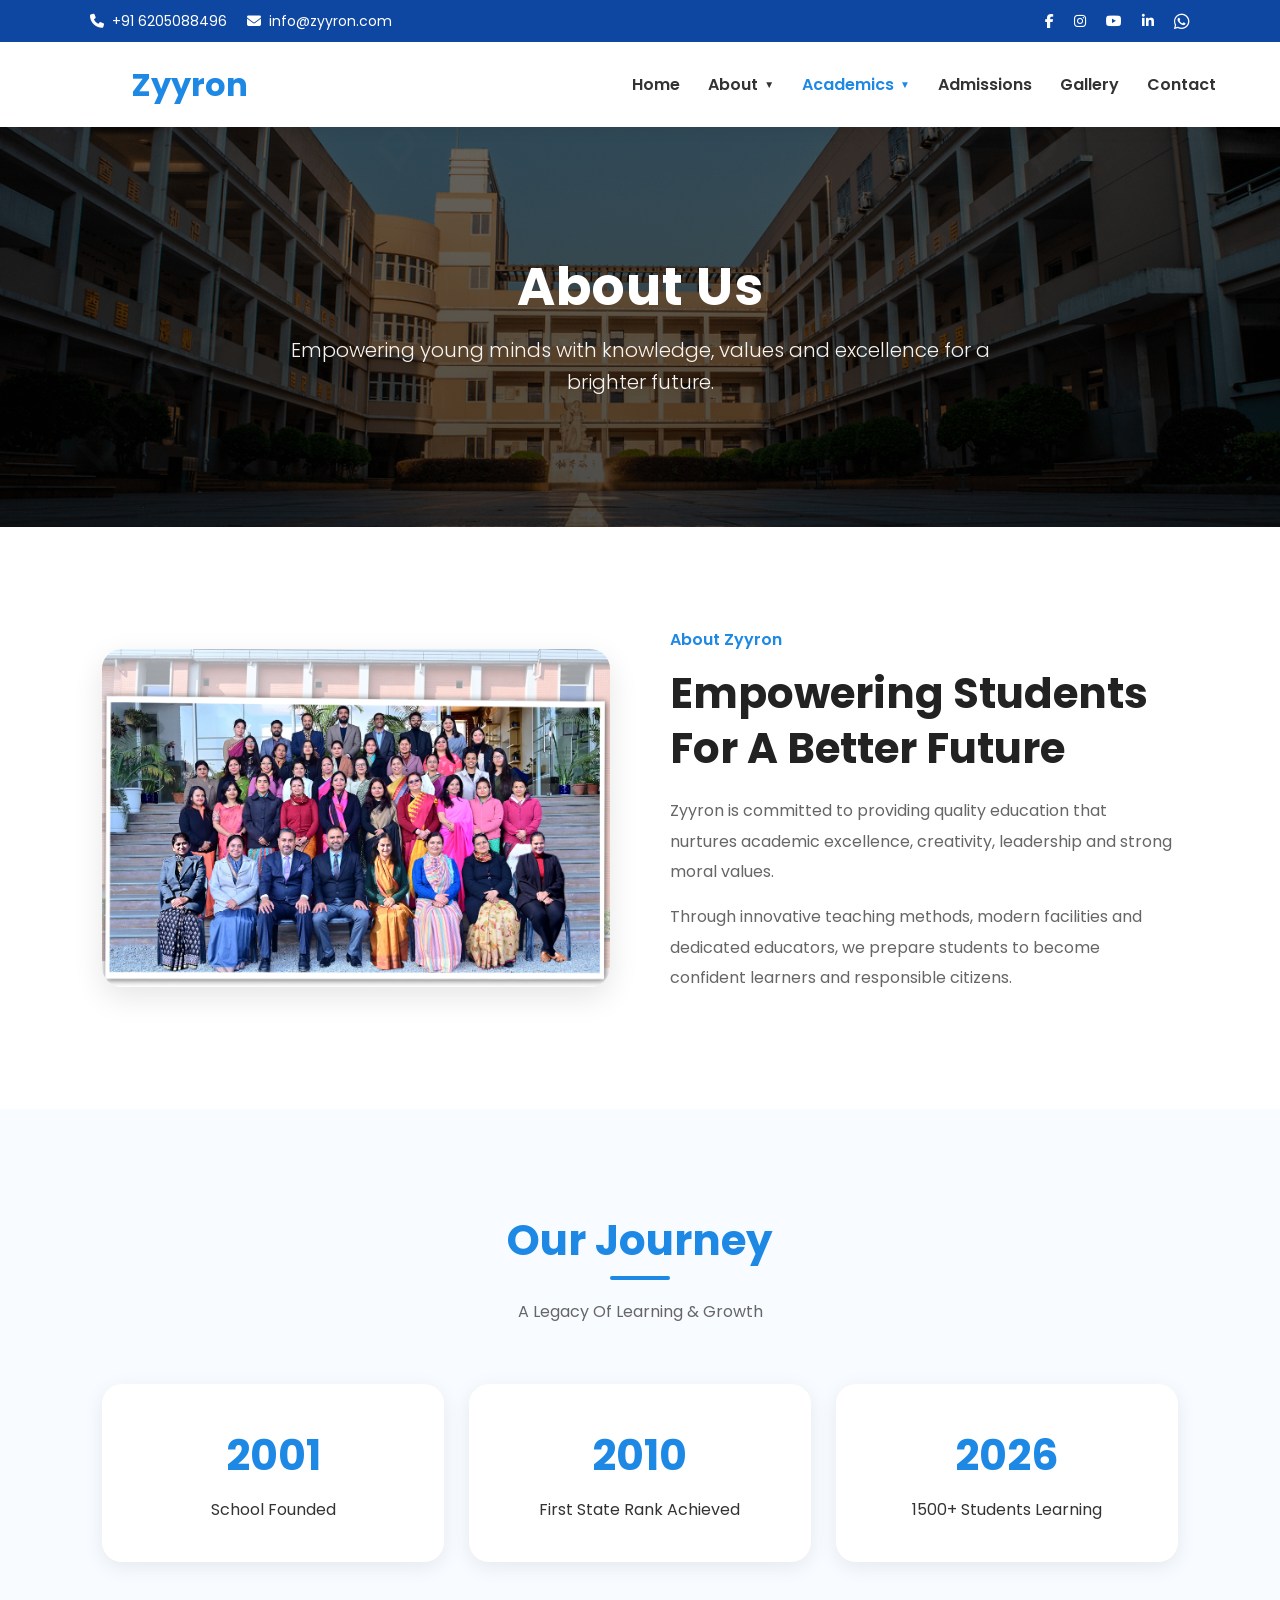
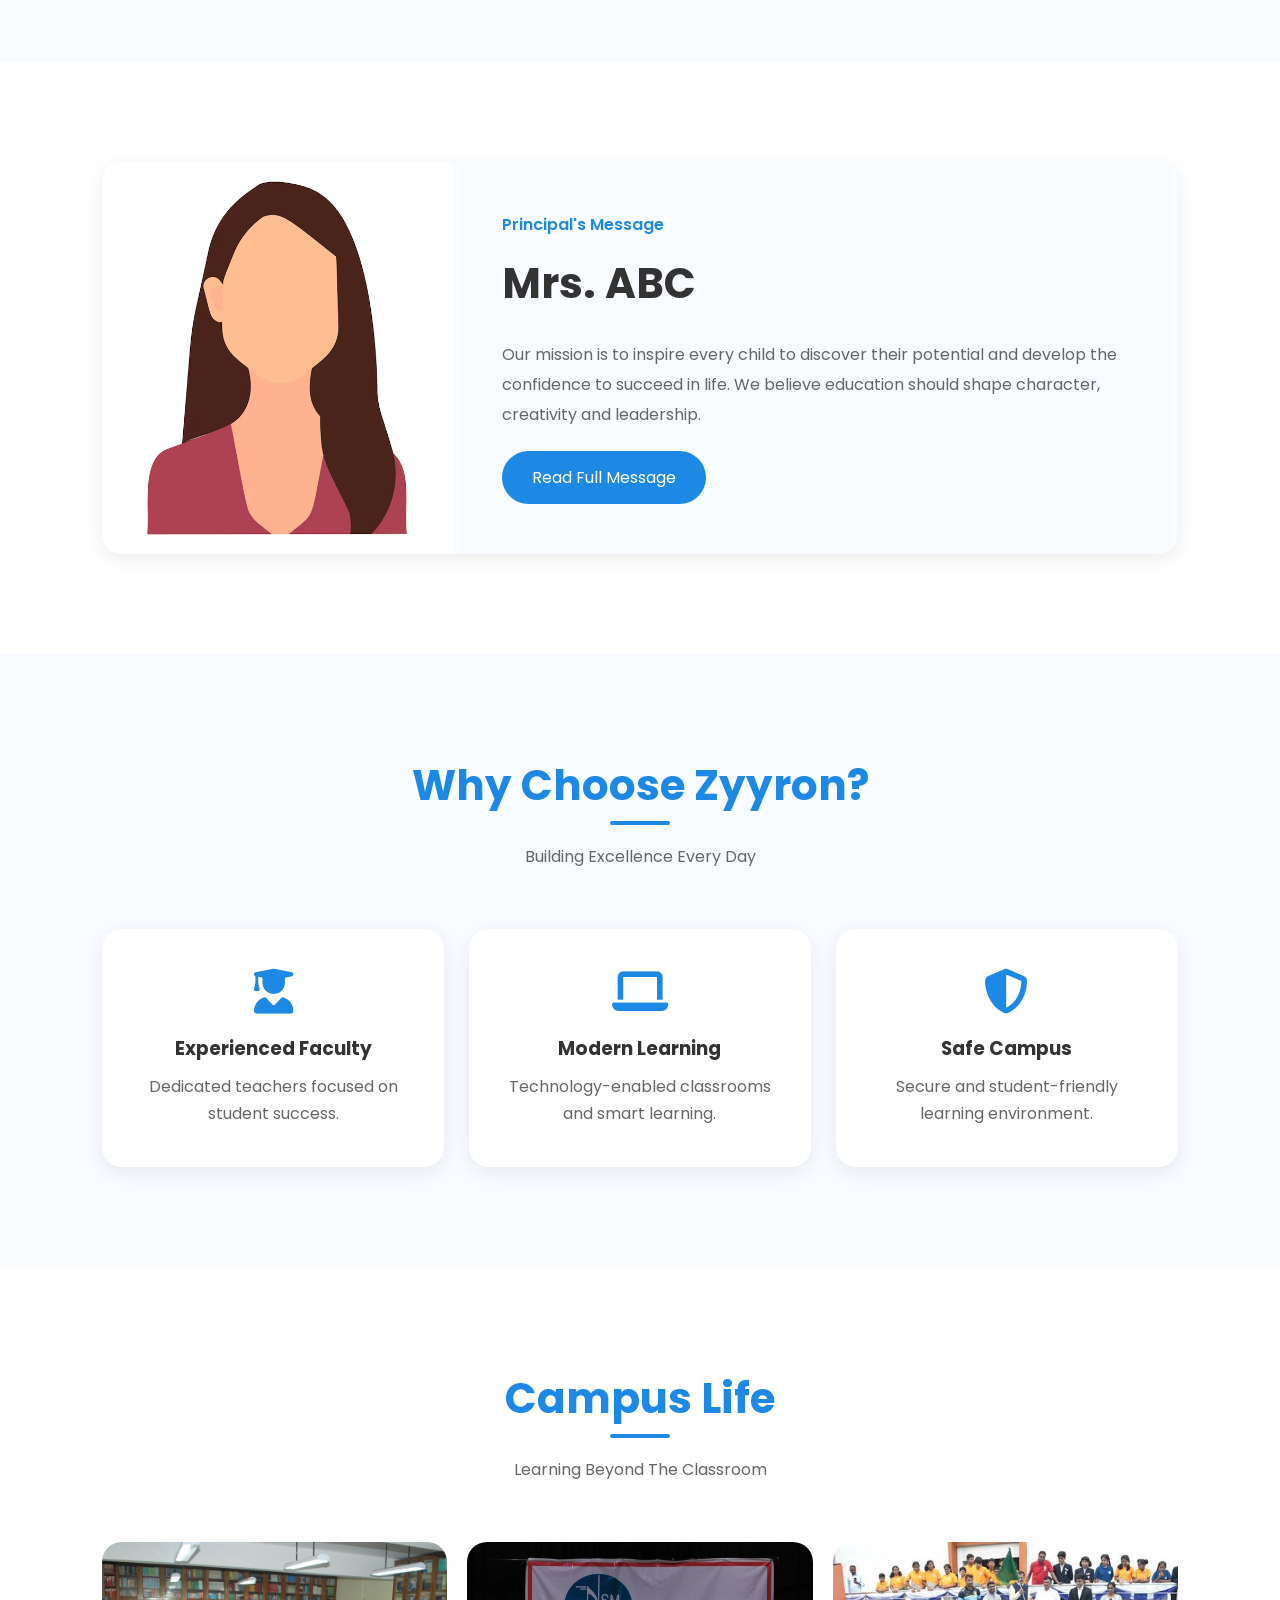
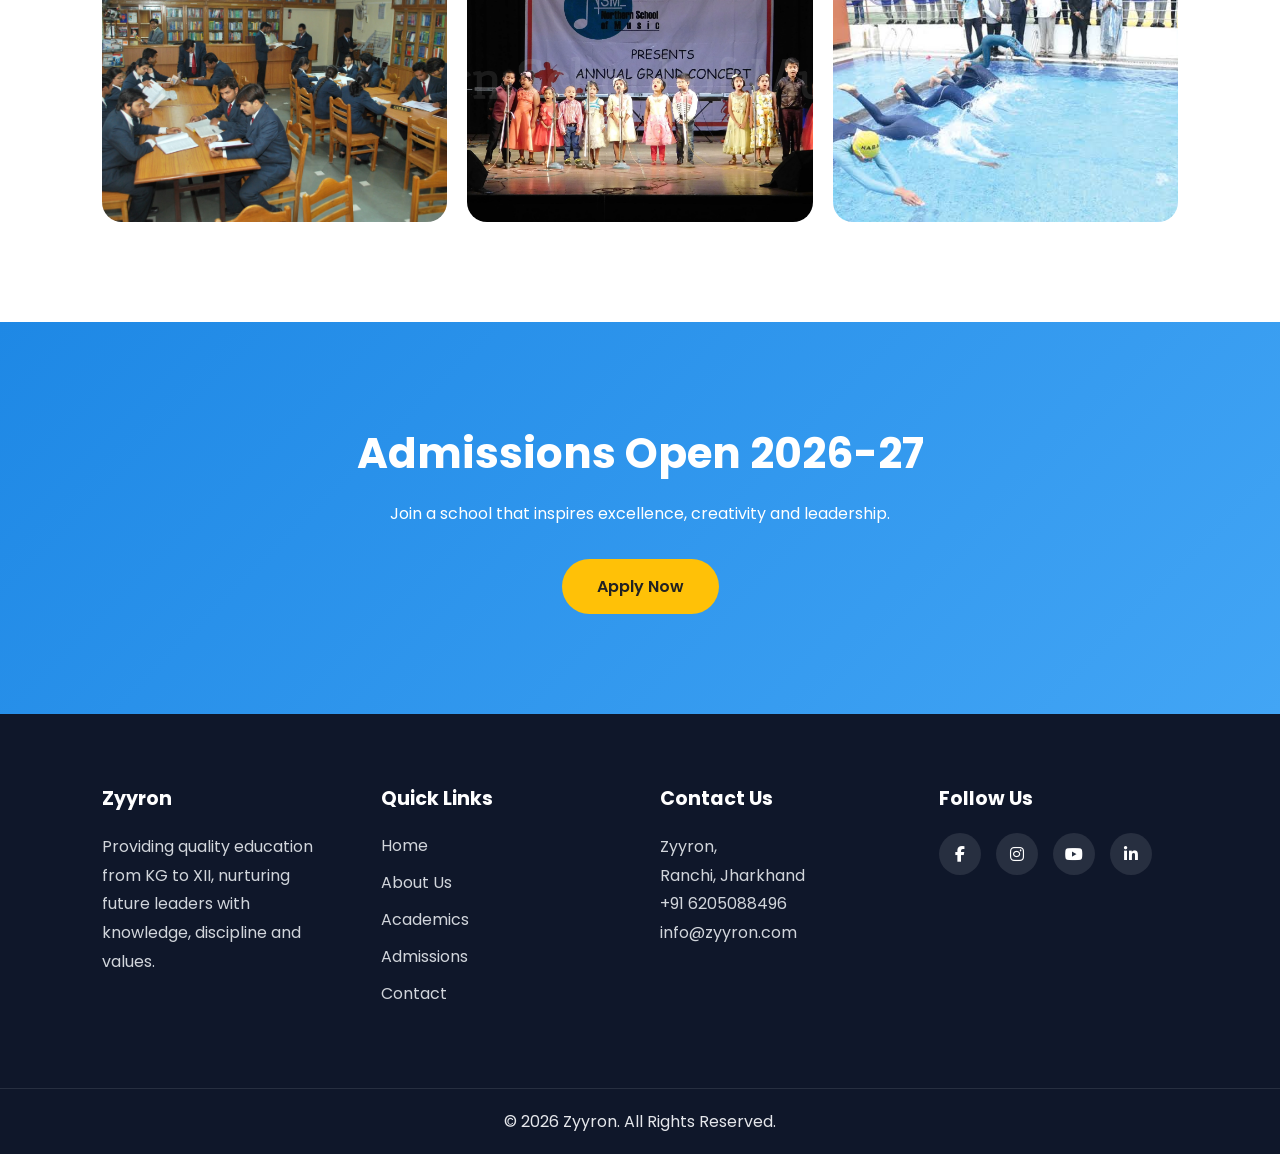
==== commit 32b12304: "Fix HTML formatting and structure in about.html" ====
--- a/SCHOOL/about.html
+++ b/SCHOOL/about.html
@@ -71,7 +71,7 @@
         <ul class="nav-links">
           <li><a href="index.html">Home</a></li>
           <li class="dropdown">
-            <a href="about.html" class="active">About</a>
+            <a href="about.html">About</a>
 
             <ul class="dropdown-menu">
               <li>
@@ -88,10 +88,15 @@
             </ul>
           </li>
           <li class="dropdown">
-            <a href="academics.html">Academics</a>
+            <a href="academics.html" class="active">Academics</a>
             <ul class="dropdown-menu">
               <li>
                 <a href="curriculum.html">Curriculum</a>
+              </li>
+              <li>
+                <a href="curriculum.html#teaching-methodology"
+                  >Teaching Methodology</a
+                >
               </li>
             </ul>
           </li>
@@ -308,57 +313,47 @@
 
     <script src="https://unpkg.com/aos@2.3.4/dist/aos.js"></script>
 
-<script>
-document.addEventListener("DOMContentLoaded", () => {
-
-  /* AOS */
-  if (typeof AOS !== "undefined") {
-    AOS.init({
-      duration: 1000,
-      once: true
-    });
-  }
-
-  /* MOBILE MENU */
-  const menuBtn = document.querySelector(".menu-btn");
-  const navLinks = document.querySelector(".nav-links");
-
-  if (menuBtn && navLinks) {
-    menuBtn.addEventListener("click", () => {
-
-      navLinks.classList.toggle("active");
-
-      const icon = menuBtn.querySelector("i");
-
-      icon.className = navLinks.classList.contains("active")
-        ? "fas fa-times"
-        : "fas fa-bars";
-
-    });
-  }
-
-  /* MOBILE DROPDOWNS */
-  const dropdowns = document.querySelectorAll(".dropdown");
-
-  dropdowns.forEach((dropdown) => {
-
-    const link = dropdown.querySelector("a");
-
-    link.addEventListener("click", (e) => {
-
-      if (window.innerWidth <= 768) {
-
-        e.preventDefault();
-
-        dropdown.classList.toggle("active");
-
-      }
-
-    });
-
-  });
-
-});
-</script>
+    <script>
+      document.addEventListener("DOMContentLoaded", () => {
+        /* AOS */
+        if (typeof AOS !== "undefined") {
+          AOS.init({
+            duration: 1000,
+            once: true,
+          });
+        }
+
+        /* MOBILE MENU */
+        const menuBtn = document.querySelector(".menu-btn");
+        const navLinks = document.querySelector(".nav-links");
+
+        if (menuBtn && navLinks) {
+          menuBtn.addEventListener("click", () => {
+            navLinks.classList.toggle("active");
+
+            const icon = menuBtn.querySelector("i");
+
+            icon.className = navLinks.classList.contains("active")
+              ? "fas fa-times"
+              : "fas fa-bars";
+          });
+        }
+
+        /* MOBILE DROPDOWNS */
+        const dropdowns = document.querySelectorAll(".dropdown");
+
+        dropdowns.forEach((dropdown) => {
+          const link = dropdown.querySelector("a");
+
+          link.addEventListener("click", (e) => {
+            if (window.innerWidth <= 768) {
+              e.preventDefault();
+
+              dropdown.classList.toggle("active");
+            }
+          });
+        });
+      });
+    </script>
   </body>
 </html>
